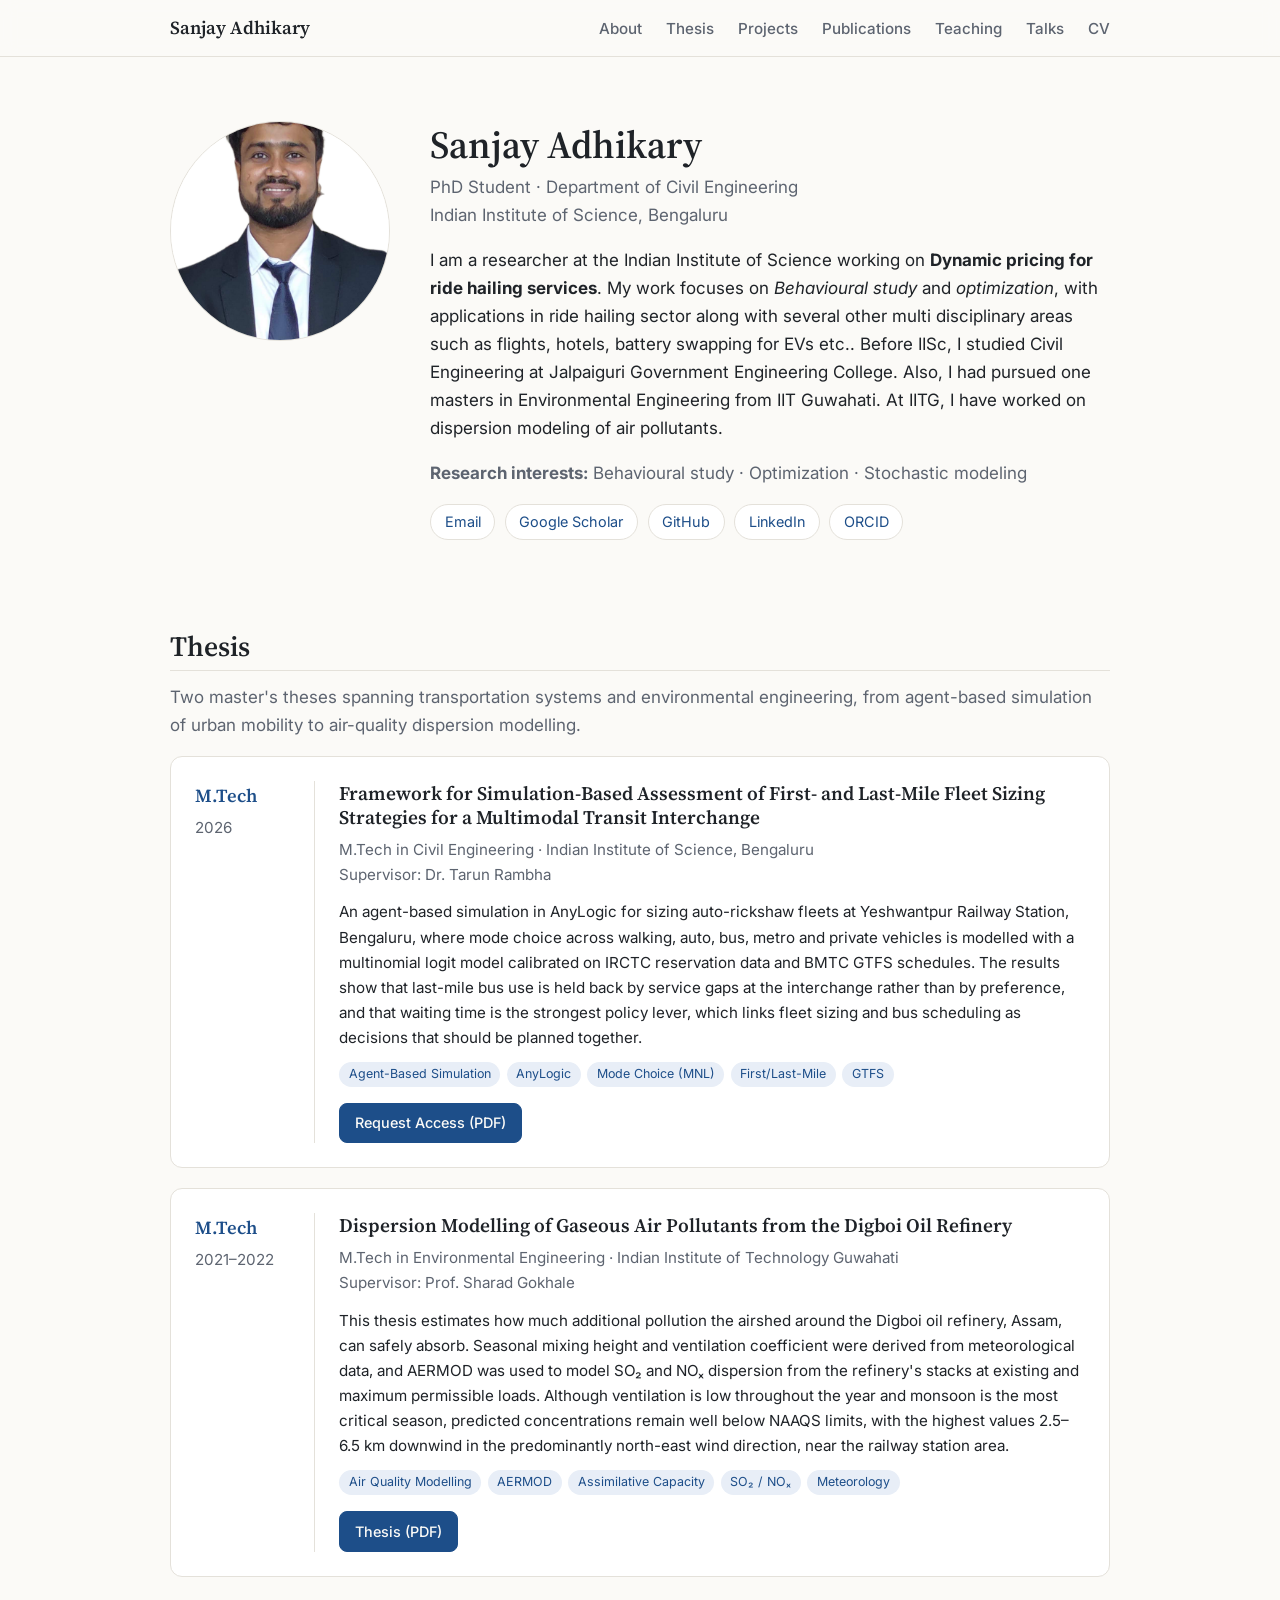
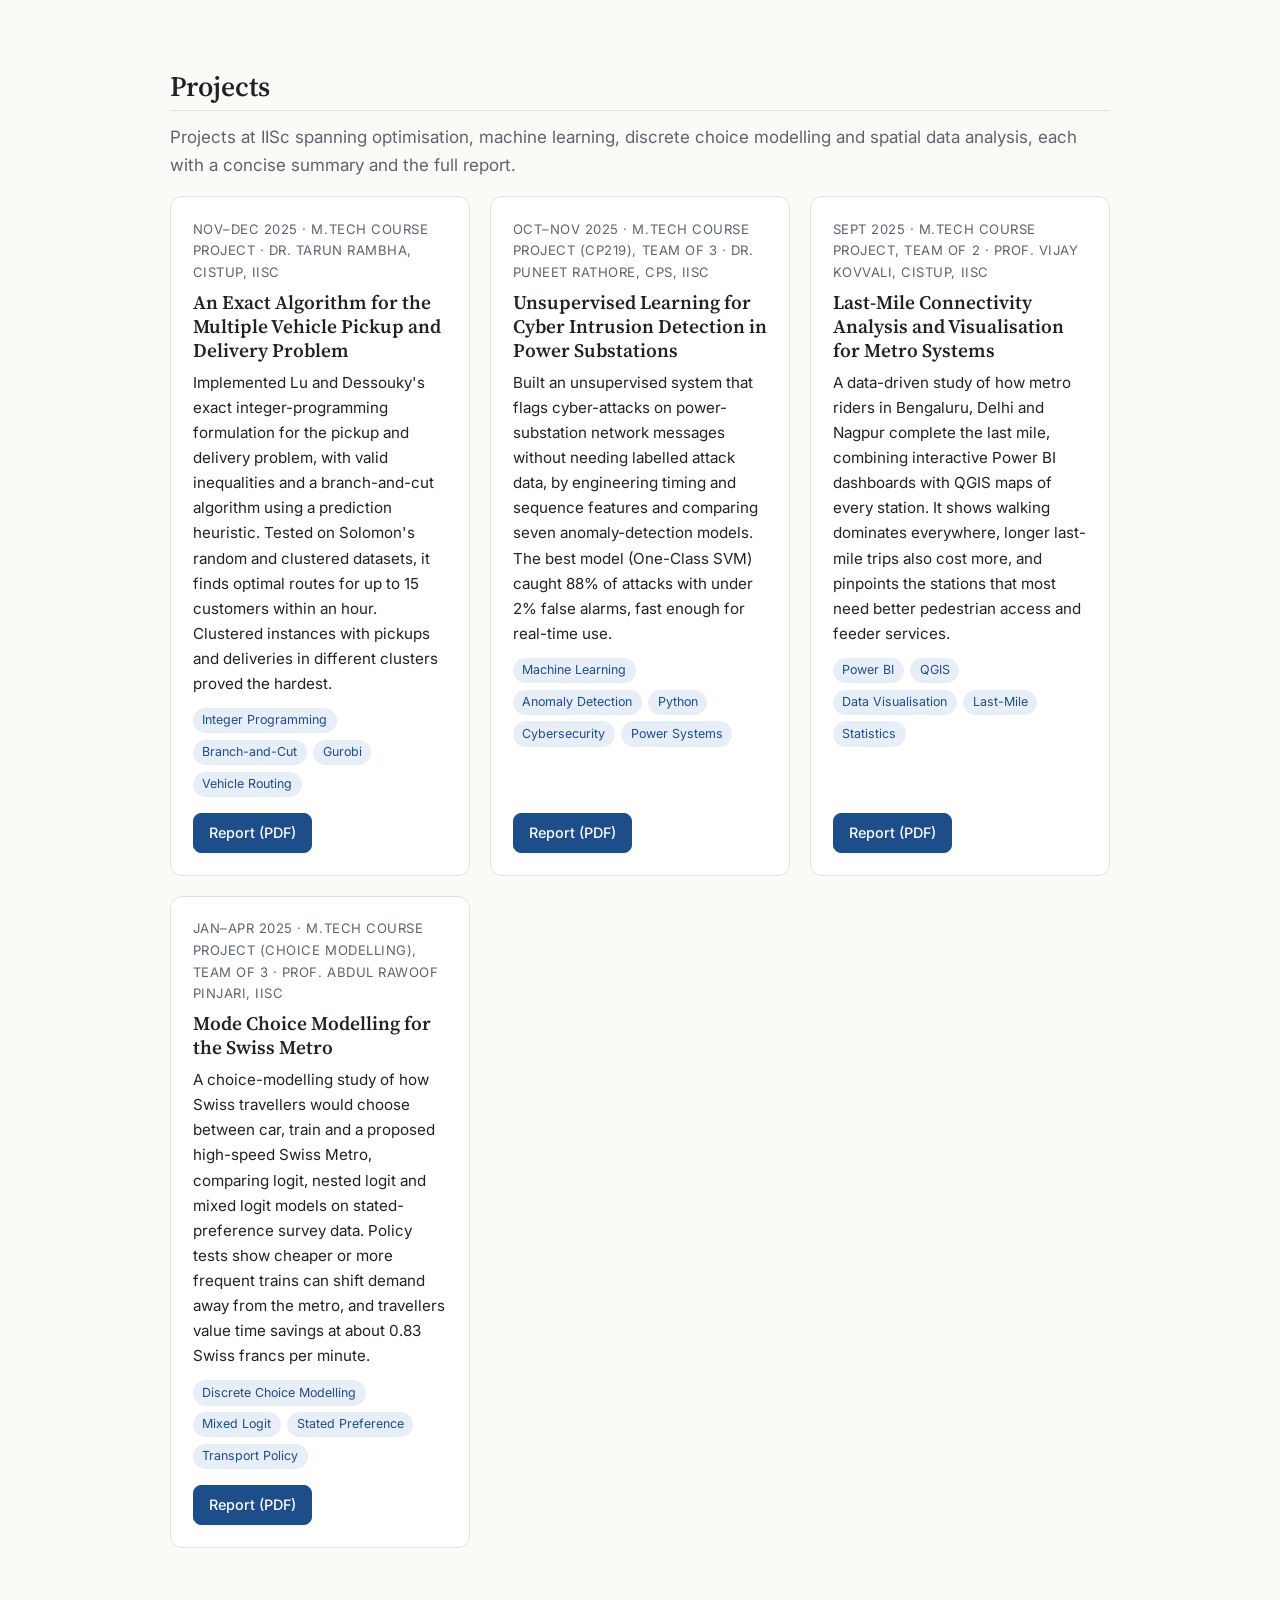
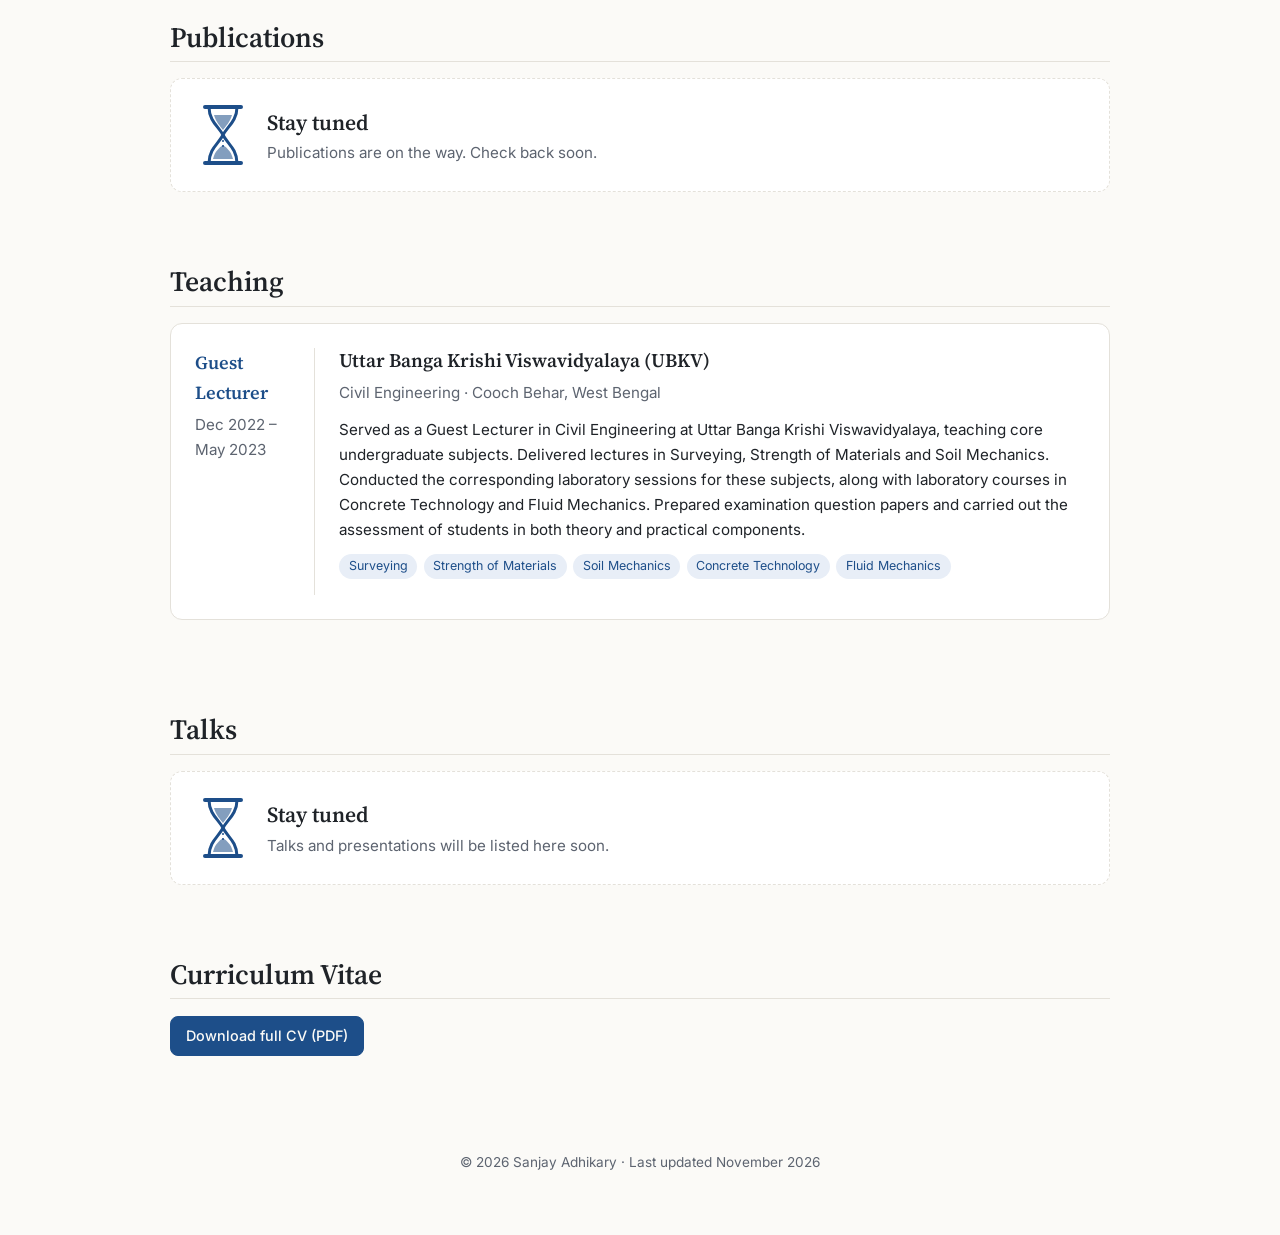
==== index.html @ 888fa21b "refine section intros" ====
<!doctype html>
<html lang="en">
<head>
  <meta charset="utf-8">
  <meta name="viewport" content="width=device-width, initial-scale=1">
  <!-- EDIT: Sanjay Adhikary and a one-line description (shown in Google results) -->
  <title>Sanjay Adhikary | Indian Institute of Science</title>
  <meta name="description" content="Sanjay Adhikary: research, projects, publications and CV. Indian Institute of Science, Bengaluru.">
  <link rel="icon" href="assets/favicon.svg" type="image/svg+xml">
  <link rel="preconnect" href="https://fonts.googleapis.com">
  <link rel="preconnect" href="https://fonts.gstatic.com" crossorigin>
  <link href="https://fonts.googleapis.com/css2?family=Source+Serif+4:opsz,wght@8..60,400;8..60,600&family=Inter:wght@400;500;600&display=swap" rel="stylesheet">
  <link rel="stylesheet" href="style.css">
</head>
<body>

<header class="site-header">
  <nav class="nav">
    <a class="brand" href="#top">Sanjay Adhikary</a>
    <button class="nav-toggle" aria-label="Open menu" aria-expanded="false">&#9776;</button>
    <ul class="nav-links">
      <li><a href="#about">About</a></li>
      <li><a href="#thesis">Thesis</a></li>
      <li><a href="#projects">Projects</a></li>
      <li><a href="#publications">Publications</a></li>
      <li><a href="#teaching">Teaching</a></li>
      <li><a href="#talks">Talks</a></li>
      <li><a href="#cv">CV</a></li>
    </ul>
  </nav>
</header>

<main id="top">

  <!-- ================= ABOUT ================= -->
  <section id="about" class="about">
    <img class="photo" src="assets/Website.png" alt="Photo of Sanjay Adhikary" width="220" height="150">
    <div>
      <h1>Sanjay Adhikary</h1>
      <!-- EDIT: your position and department -->
      <p class="role">PhD Student · Department of Civil Engineering<br>Indian Institute of Science, Bengaluru</p>

      <!-- EDIT: 3–5 sentences about you and your research -->
      <p>I am a researcher at the Indian Institute of Science working on <strong>Dynamic pricing for ride hailing services</strong>.
        My work focuses on <em>Behavioural study</em> and <em> optimization</em>, with applications in ride hailing sector along with several other multi disciplinary areas such as flights, hotels, battery swapping for EVs etc..
        Before IISc, I studied Civil Engineering at Jalpaiguri Government Engineering College. Also, I had pursued one masters in Environmental Engineering from IIT Guwahati. At IITG, I have worked on dispersion modeling of air pollutants.</p>

      <p class="interests"><strong>Research interests:</strong> Behavioural study · Optimization · Stochastic modeling</p>

      <!-- EDIT: delete any link you don't use -->
      <ul class="links">
        <li><a href="mailto:sanjaya@iisc.ac.in">Email</a></li>
        <li><a href="https://scholar.google.com/">Google Scholar</a></li>
        <li><a href="https://github.com/sanjay-0105">GitHub</a></li>
        <li><a href="https://www.linkedin.com/in/sanjay-adhikary-bb8b9a216">LinkedIn</a></li>
        <li><a href="https://orcid.org/">ORCID</a></li>
      </ul>
    </div>
  </section>

  <!-- ================= THESIS ================= -->
  <section id="thesis">
    <h2>Thesis</h2>
    <p class="section-intro">Two master's theses spanning transportation systems and environmental engineering, from agent-based simulation of urban mobility to air-quality dispersion modelling.</p>

    <!-- TO ADD A THESIS: copy one <article class="thesis"> ... </article> block, paste it, and edit.
         Put the PDF in the files/thesis/ folder and point the "Thesis (PDF)" link at it. -->

    <article class="thesis">
      <div class="thesis-side">
        <p class="degree">M.Tech</p>
        <p class="when">2026</p>
      </div>
      <div>
        <h3>Framework for Simulation-Based Assessment of First- and Last-Mile Fleet Sizing Strategies for a Multimodal Transit Interchange</h3>
        <p class="thesis-meta">M.Tech in Civil Engineering · Indian Institute of Science, Bengaluru<br>
          Supervisor: Dr. Tarun Rambha</p>
        <p>An agent-based simulation in AnyLogic for sizing auto-rickshaw fleets at Yeshwantpur Railway
          Station, Bengaluru, where mode choice across walking, auto, bus, metro and private vehicles is
          modelled with a multinomial logit model calibrated on IRCTC reservation data and BMTC GTFS
          schedules. The results show that last-mile bus use is held back by service gaps at the interchange
          rather than by preference, and that waiting time is the strongest policy lever, which links fleet
          sizing and bus scheduling as decisions that should be planned together.</p>
        <ul class="tags"><li>Agent-Based Simulation</li><li>AnyLogic</li><li>Mode Choice (MNL)</li><li>First/Last-Mile</li><li>GTFS</li></ul>
        <p class="actions">
          <!-- Thesis PDF is on Google Drive with restricted access: visitors click, then "Request access" -->
          <a class="btn" href="https://drive.google.com/file/d/1qrQ5hIpLW5XNS47k47SE38veHfw02bBH/view?usp=sharing" target="_blank" rel="noopener">Request Access (PDF)</a>
        </p>
      </div>
    </article>

    <article class="thesis">
      <div class="thesis-side">
        <p class="degree">M.Tech</p>
        <p class="when">2021–2022</p>
      </div>
      <div>
        <h3>Dispersion Modelling of Gaseous Air Pollutants from the Digboi Oil Refinery</h3>
        <p class="thesis-meta">M.Tech in Environmental Engineering · Indian Institute of Technology Guwahati<br>
          Supervisor: Prof. Sharad Gokhale</p>
        <p>This thesis estimates how much additional pollution the airshed around the Digboi oil refinery,
          Assam, can safely absorb. Seasonal mixing height and ventilation coefficient were derived from
          meteorological data, and AERMOD was used to model SO₂ and NOₓ dispersion from the refinery's
          stacks at existing and maximum permissible loads. Although ventilation is low throughout the year
          and monsoon is the most critical season, predicted concentrations remain well below NAAQS limits,
          with the highest values 2.5–6.5 km downwind in the predominantly north-east wind direction, near
          the railway station area.</p>
        <ul class="tags"><li>Air Quality Modelling</li><li>AERMOD</li><li>Assimilative Capacity</li><li>SO₂ / NOₓ</li><li>Meteorology</li></ul>
        <p class="actions">
          <a class="btn" href="files/thesis/mtech-thesis-iitg.pdf" target="_blank" rel="noopener">Thesis (PDF)</a>
        </p>
      </div>
    </article>
  </section>

  <!-- ================= PROJECTS ================= -->
  <section id="projects">
    <h2>Projects</h2>
    <p class="section-intro">Projects at IISc spanning optimisation, machine learning, discrete choice modelling and spatial data analysis, each with a concise summary and the full report.</p>

    <div class="cards">
      <!-- TO ADD A PROJECT: copy one <article class="card"> ... </article> block, paste it, and edit.
           Put the PDF in the files/projects/ folder and point the "Report (PDF)" link at it. -->

      <article class="card">
        <p class="meta">Nov–Dec 2025 · M.Tech course project · Dr. Tarun Rambha, CiSTUP, IISc</p>
        <h3>An Exact Algorithm for the Multiple Vehicle Pickup and Delivery Problem</h3>
        <p>Implemented Lu and Dessouky's exact integer-programming formulation for the pickup and delivery
          problem, with valid inequalities and a branch-and-cut algorithm using a prediction heuristic. Tested
          on Solomon's random and clustered datasets, it finds optimal routes for up to 15 customers within an
          hour. Clustered instances with pickups and deliveries in different clusters proved the hardest.</p>
        <ul class="tags"><li>Integer Programming</li><li>Branch-and-Cut</li><li>Gurobi</li><li>Vehicle Routing</li></ul>
        <p class="actions">
          <a class="btn" href="files/projects/pickup-delivery-problem.pdf" target="_blank" rel="noopener">Report (PDF)</a>
        </p>
      </article>

      <article class="card">
        <p class="meta">Oct–Nov 2025 · M.Tech course project (CP219), team of 3 · Dr. Puneet Rathore, CPS, IISc</p>
        <h3>Unsupervised Learning for Cyber Intrusion Detection in Power Substations</h3>
        <p>Built an unsupervised system that flags cyber-attacks on power-substation network messages without
          needing labelled attack data, by engineering timing and sequence features and comparing seven
          anomaly-detection models. The best model (One-Class SVM) caught 88% of attacks with under 2% false
          alarms, fast enough for real-time use.</p>
        <ul class="tags"><li>Machine Learning</li><li>Anomaly Detection</li><li>Python</li><li>Cybersecurity</li><li>Power Systems</li></ul>
        <p class="actions">
          <a class="btn" href="files/projects/cyber-intrusion-detection.pdf" target="_blank" rel="noopener">Report (PDF)</a>
        </p>
      </article>

      <article class="card">
        <p class="meta">Sept 2025 · M.Tech course project, team of 2 · Prof. Vijay Kovvali, CiSTUP, IISc</p>
        <h3>Last-Mile Connectivity Analysis and Visualisation for Metro Systems</h3>
        <p>A data-driven study of how metro riders in Bengaluru, Delhi and Nagpur complete the last mile,
          combining interactive Power BI dashboards with QGIS maps of every station. It shows walking dominates
          everywhere, longer last-mile trips also cost more, and pinpoints the stations that most need better
          pedestrian access and feeder services.</p>
        <ul class="tags"><li>Power BI</li><li>QGIS</li><li>Data Visualisation</li><li>Last-Mile</li><li>Statistics</li></ul>
        <p class="actions">
          <a class="btn" href="files/projects/last-mile-connectivity-analysis.pdf" target="_blank" rel="noopener">Report (PDF)</a>
        </p>
      </article>

      <article class="card">
        <p class="meta">Jan–Apr 2025 · M.Tech course project (Choice Modelling), team of 3 · Prof. Abdul Rawoof Pinjari, IISc</p>
        <h3>Mode Choice Modelling for the Swiss Metro</h3>
        <p>A choice-modelling study of how Swiss travellers would choose between car, train and a proposed
          high-speed Swiss Metro, comparing logit, nested logit and mixed logit models on stated-preference
          survey data. Policy tests show cheaper or more frequent trains can shift demand away from the metro,
          and travellers value time savings at about 0.83 Swiss francs per minute.</p>
        <ul class="tags"><li>Discrete Choice Modelling</li><li>Mixed Logit</li><li>Stated Preference</li><li>Transport Policy</li></ul>
        <p class="actions">
          <a class="btn" href="files/projects/swiss-metro-mode-choice.pdf" target="_blank" rel="noopener">Report (PDF)</a>
        </p>
      </article>
    </div>
  </section>

  <!-- ================= PUBLICATIONS ================= -->
  <section id="publications">
    <h2>Publications</h2>
    <div class="stay-tuned">
      <svg class="hourglass" viewBox="0 0 48 64" width="48" height="64" aria-hidden="true">
        <path d="M6 4h36M6 60h36" stroke="currentColor" stroke-width="4" stroke-linecap="round"/>
        <path d="M10 4c0 14 10 20 14 28c4-8 14-14 14-28M10 60c0-14 10-20 14-28c4 8 14 14 14 28"
              fill="none" stroke="currentColor" stroke-width="3" stroke-linejoin="round"/>
        <path class="sand-top" d="M15 12h18c-2 7-6 11-9 15c-3-4-7-8-9-15z" fill="currentColor" opacity=".55"/>
        <path class="sand-bottom" d="M14 56c2-8 6-11 10-14c4 3 8 6 10 14z" fill="currentColor" opacity=".55"/>
        <line class="sand-stream" x1="24" y1="32" x2="24" y2="44" stroke="currentColor" stroke-width="1.5" stroke-dasharray="2 3"/>
      </svg>
      <div>
        <p class="stay-title">Stay tuned</p>
        <p class="stay-text">Publications are on the way. Check back soon.</p>
      </div>
    </div>

    <!-- WHEN YOU HAVE A PAPER: delete the "stay-tuned" block above, remove the
         <template> and </template> lines below, and edit the paper details.
         Copy one <li> ... </li> block per paper. Wrap your own name in <strong>. -->
    <template>
    <ol class="pubs" reversed>
      <li>
        <p class="pub-title">Title of Your Paper</p>
        <p class="pub-authors"><strong>Sanjay Adhikary</strong>, Coauthor A, and Coauthor B</p>
        <p class="pub-venue"><em>Conference or Journal Name</em>, 2025</p>
        <p class="actions">
          <a class="chip" href="files/papers/paper-2025.pdf" target="_blank" rel="noopener">PDF</a>
          <a class="chip" href="https://doi.org/">DOI</a>
          <a class="chip" href="https://arxiv.org/">arXiv</a>
          <a class="chip" href="https://github.com/">Code</a>
        </p>
      </li>
      <li>
        <p class="pub-title">Title of Another Paper</p>
        <p class="pub-authors">Coauthor A, <strong>Sanjay Adhikary</strong></p>
        <p class="pub-venue"><em>Workshop or Journal Name</em>, 2024</p>
        <p class="actions">
          <a class="chip" href="files/papers/paper-2024.pdf" target="_blank" rel="noopener">PDF</a>
        </p>
      </li>
    </ol>
    </template>
  </section>

  <!-- ================= TEACHING ================= -->
  <section id="teaching">
    <h2>Teaching</h2>
    <!-- TO ADD A TEACHING ROLE: copy one <article class="thesis"> ... </article> block and edit it. -->
    <article class="thesis">
      <div class="thesis-side">
        <p class="degree">Guest Lecturer</p>
        <p class="when">Dec 2022 – May 2023</p>
      </div>
      <div>
        <h3>Uttar Banga Krishi Viswavidyalaya (UBKV)</h3>
        <p class="thesis-meta">Civil Engineering · Cooch Behar, West Bengal</p>
        <p>Served as a Guest Lecturer in Civil Engineering at Uttar Banga Krishi Viswavidyalaya, teaching core
          undergraduate subjects. Delivered lectures in Surveying, Strength of Materials and Soil Mechanics.
          Conducted the corresponding laboratory sessions for these subjects, along with laboratory courses in
          Concrete Technology and Fluid Mechanics. Prepared examination question papers and carried out the
          assessment of students in both theory and practical components.</p>
        <ul class="tags"><li>Surveying</li><li>Strength of Materials</li><li>Soil Mechanics</li><li>Concrete Technology</li><li>Fluid Mechanics</li></ul>
      </div>
    </article>
  </section>

  <!-- ================= TALKS ================= -->
  <section id="talks">
    <h2>Talks</h2>
    <div class="stay-tuned">
      <svg class="hourglass" viewBox="0 0 48 64" width="48" height="64" aria-hidden="true">
        <path d="M6 4h36M6 60h36" stroke="currentColor" stroke-width="4" stroke-linecap="round"/>
        <path d="M10 4c0 14 10 20 14 28c4-8 14-14 14-28M10 60c0-14 10-20 14-28c4 8 14 14 14 28"
              fill="none" stroke="currentColor" stroke-width="3" stroke-linejoin="round"/>
        <path class="sand-top" d="M15 12h18c-2 7-6 11-9 15c-3-4-7-8-9-15z" fill="currentColor" opacity=".55"/>
        <path class="sand-bottom" d="M14 56c2-8 6-11 10-14c4 3 8 6 10 14z" fill="currentColor" opacity=".55"/>
        <line class="sand-stream" x1="24" y1="32" x2="24" y2="44" stroke="currentColor" stroke-width="1.5" stroke-dasharray="2 3"/>
      </svg>
      <div>
        <p class="stay-title">Stay tuned</p>
        <p class="stay-text">Talks and presentations will be listed here soon.</p>
      </div>
    </div>

    <!-- WHEN YOU GIVE A TALK: delete the "stay-tuned" block above, remove the
         <template> and </template> lines below, and edit the talk details. -->
    <template>
    <ul class="timeline">
      <li><span class="when">Mar 2026</span><span>"Talk Title", Event or Seminar Name, City <a href="files/talks/talk-2026.pdf">(slides)</a></span></li>
    </ul>
    </template>
  </section>

  <!-- ================= CV ================= -->
  <section id="cv">
    <h2>Curriculum Vitae</h2>
    <p><a class="btn" href="files/cv.pdf" target="_blank" rel="noopener">Download full CV (PDF)</a></p>

    <!-- Education and Honours & Awards are hidden for now. To show them again, remove the
         <template> and </template> lines below and fill in the details. -->
    <template>
    <div class="two-col">
      <div>
        <h3>Education</h3>
        <ul class="timeline">
          <li><span class="when">2024–present</span><span><strong>PhD, Civil Engineering ______</strong><br>Indian Institute of Science, Bengaluru</span></li>
          <li><span class="when">2020–2024</span><span><strong>B.Tech / B.Sc in ______</strong><br>University Name</span></li>
        </ul>
      </div>
      <div>
        <h3>Honours &amp; Awards</h3>
        <ul class="timeline">
          <li><span class="when">2024</span><span>Fellowship or award name</span></li>
          <li><span class="when">2023</span><span>Scholarship, prize, or rank</span></li>
        </ul>
      </div>
    </div>
    </template>
  </section>

</main>

<footer class="site-footer">
  <p>© <span id="year">2026</span> Sanjay Adhikary · Last updated November 2026</p>
</footer>

<script>
  // Mobile menu toggle and current year
  const toggle = document.querySelector('.nav-toggle');
  const links = document.querySelector('.nav-links');
  toggle.addEventListener('click', () => {
    const open = links.classList.toggle('open');
    toggle.setAttribute('aria-expanded', open);
  });
  links.addEventListener('click', e => { if (e.target.tagName === 'A') links.classList.remove('open'); });
  document.getElementById('year').textContent = new Date().getFullYear();
</script>
</body>
</html>
---- style.css ----
/* ===== Colours: change --accent to restyle the whole site ===== */
:root {
  --bg: #fbfaf7;
  --surface: #ffffff;
  --text: #1f2328;
  --muted: #5d6470;
  --border: #e4e1da;
  --accent: #1d4e89;
  --accent-soft: #e8eef7;
  --serif: "Source Serif 4", Georgia, serif;
  --sans: "Inter", system-ui, -apple-system, "Segoe UI", sans-serif;
}
@media (prefers-color-scheme: dark) {
  :root {
    --bg: #14161a;
    --surface: #1c1f25;
    --text: #e6e6e3;
    --muted: #a0a6b0;
    --border: #2d313a;
    --accent: #8db4ec;
    --accent-soft: #1f2a3a;
  }
}

* { box-sizing: border-box; }
html { scroll-behavior: smooth; scroll-padding-top: 72px; }
body {
  margin: 0;
  background: var(--bg);
  color: var(--text);
  font: 17px/1.65 var(--sans);
}
a { color: var(--accent); text-decoration: none; }
a:hover { text-decoration: underline; }
h1, h2, h3 { font-family: var(--serif); font-weight: 600; line-height: 1.25; }
h1 { font-size: 2.4rem; margin: 0 0 .25rem; }
h2 { font-size: 1.75rem; margin: 0 0 1rem; padding-bottom: .4rem; border-bottom: 1px solid var(--border); }
h3 { font-size: 1.2rem; margin: 0 0 .5rem; }

/* ===== Header / nav ===== */
.site-header {
  position: sticky; top: 0; z-index: 10;
  background: color-mix(in srgb, var(--bg) 88%, transparent);
  backdrop-filter: blur(8px);
  border-bottom: 1px solid var(--border);
}
.nav {
  max-width: 980px; margin: 0 auto; padding: .8rem 1.25rem;
  display: flex; align-items: center; justify-content: space-between;
}
.brand { font-family: var(--serif); font-weight: 600; font-size: 1.15rem; color: var(--text); }
.nav-links { list-style: none; display: flex; gap: 1.5rem; margin: 0; padding: 0; }
.nav-links a { color: var(--muted); font-size: .95rem; font-weight: 500; }
.nav-links a:hover { color: var(--accent); text-decoration: none; }
.nav-toggle { display: none; background: none; border: 0; font-size: 1.5rem; color: var(--text); cursor: pointer; }

/* ===== Layout ===== */
main { max-width: 980px; margin: 0 auto; padding: 0 1.25rem; }
section { padding: 3.5rem 0 1rem; }
.section-intro { color: var(--muted); margin-top: -.25rem; }

/* ===== About ===== */
.about { display: grid; grid-template-columns: 220px 1fr; gap: 2.5rem; align-items: start; padding-top: 4rem; }
.photo { width: 220px; height: 220px; border-radius: 50%; object-fit: cover; border: 1px solid var(--border); }
.role { color: var(--muted); margin-top: 0; }
.interests { color: var(--muted); }
.links { list-style: none; padding: 0; display: flex; flex-wrap: wrap; gap: .6rem; }
.links a {
  display: inline-block; padding: .3rem .85rem; border: 1px solid var(--border);
  border-radius: 999px; font-size: .9rem; background: var(--surface);
}
.links a:hover { border-color: var(--accent); text-decoration: none; }

/* ===== Project cards ===== */
.cards { display: grid; grid-template-columns: repeat(auto-fill, minmax(280px, 1fr)); gap: 1.25rem; }
.card {
  background: var(--surface); border: 1px solid var(--border); border-radius: 12px;
  padding: 1.35rem; display: flex; flex-direction: column;
}
.card p { margin: 0 0 .75rem; font-size: .95rem; }
.card .actions { margin-top: auto; margin-bottom: 0; }
.meta { color: var(--muted); font-size: .82rem !important; text-transform: uppercase; letter-spacing: .04em; margin-bottom: .4rem !important; }
.tags { list-style: none; padding: 0; margin: 0 0 1rem; display: flex; flex-wrap: wrap; gap: .4rem; }
.tags li { background: var(--accent-soft); color: var(--accent); font-size: .78rem; padding: .15rem .6rem; border-radius: 999px; }

.actions { display: flex; flex-wrap: wrap; gap: .5rem; }
.btn {
  display: inline-block; padding: .45rem .95rem; border-radius: 8px;
  background: var(--accent); color: var(--bg); font-size: .9rem; font-weight: 500;
  border: 1px solid var(--accent);
}
.btn:hover { text-decoration: none; opacity: .9; }
.btn-ghost { background: transparent; color: var(--accent); }

/* ===== Publications ===== */
.pubs { padding-left: 1.4rem; }
.pubs li { margin-bottom: 1.4rem; }
.pubs li::marker { color: var(--muted); }
.pubs p { margin: 0; }
.pub-title { font-weight: 600; }
.pub-authors, .pub-venue { color: var(--muted); font-size: .95rem; }
.pubs .actions { margin-top: .4rem; }
.chip {
  font-size: .8rem; padding: .1rem .6rem; border: 1px solid var(--border);
  border-radius: 6px; background: var(--surface);
}
.chip:hover { border-color: var(--accent); text-decoration: none; }

/* ===== Timelines (teaching, talks, CV) ===== */
.two-col { display: grid; grid-template-columns: 1fr 1fr; gap: 2.5rem; }
.timeline { list-style: none; padding: 0; margin: 0; }
.timeline li { display: grid; grid-template-columns: 110px 1fr; gap: 1rem; padding: .55rem 0; border-bottom: 1px dashed var(--border); font-size: .95rem; }
.when { color: var(--muted); font-size: .88rem; }

/* ===== Footer ===== */
.site-footer { text-align: center; color: var(--muted); font-size: .85rem; padding: 3rem 1rem; }

/* ===== Phones & small tablets ===== */
@media (max-width: 720px) {
  body { font-size: 16px; }
  h1 { font-size: 2rem; }
  .nav { padding: .7rem 16px; }
  main { padding: 0 16px; }
  .nav-toggle { display: block; }
  .nav-links {
    display: none; position: absolute; top: 100%; left: 0; right: 0;
    flex-direction: column; gap: 0; background: var(--bg); border-bottom: 1px solid var(--border);
  }
  .nav-links.open { display: flex; }
  .nav-links a { display: block; padding: .8rem 16px; }
  .about { grid-template-columns: 1fr; gap: 1.5rem; padding-top: 2.5rem; }
  .photo { width: 150px; height: 150px; }
  .two-col { grid-template-columns: 1fr; gap: 1.5rem; }
  .timeline li { grid-template-columns: 1fr; gap: 0; }
}

/* ===== Thesis ===== */
.thesis {
  display: grid; grid-template-columns: 120px 1fr; gap: 1.5rem;
  background: var(--surface); border: 1px solid var(--border); border-radius: 12px;
  padding: 1.5rem; margin-bottom: 1.25rem;
}
.thesis p { margin: 0 0 .75rem; font-size: .95rem; }
.thesis .actions { margin-bottom: 0; }
.thesis-side { border-right: 1px solid var(--border); padding-right: 1rem; }
.degree { font-family: var(--serif); font-weight: 600; font-size: 1.15rem !important; color: var(--accent); margin-bottom: .2rem !important; }
.thesis-meta { color: var(--muted); }
@media (max-width: 720px) {
  .thesis { grid-template-columns: 1fr; gap: .75rem; padding: 1.15rem; }
  .thesis-side { border-right: 0; padding-right: 0; display: flex; gap: .75rem; align-items: baseline; }
}

/* ===== Publications: "Stay tuned" placeholder ===== */
.stay-tuned {
  display: flex; align-items: center; gap: 1.25rem;
  background: var(--surface); border: 1px dashed var(--border); border-radius: 12px;
  padding: 1.5rem 1.75rem;
}
.stay-tuned p { margin: 0; }
.stay-title { font-family: var(--serif); font-weight: 600; font-size: 1.35rem; }
.stay-text { color: var(--muted); font-size: .95rem; }
.hourglass { flex: none; color: var(--accent); animation: hourglass-flip 3s ease-in-out infinite; }
.sand-top { animation: sand-drain 3s linear infinite; transform-origin: 24px 27px; }
.sand-bottom { animation: sand-fill 3s linear infinite; transform-origin: 24px 56px; }
.sand-stream { animation: sand-flow .6s linear infinite; }
@keyframes hourglass-flip { 0%, 80% { transform: rotate(0); } 100% { transform: rotate(180deg); } }
@keyframes sand-drain { 0% { transform: scaleY(1); } 80%, 100% { transform: scaleY(.1); } }
@keyframes sand-fill { 0% { transform: scaleY(.1); } 80%, 100% { transform: scaleY(1); } }
@keyframes sand-flow { to { stroke-dashoffset: -5; } }
@media (prefers-reduced-motion: reduce) {
  .hourglass, .sand-top, .sand-bottom, .sand-stream { animation: none; }
}
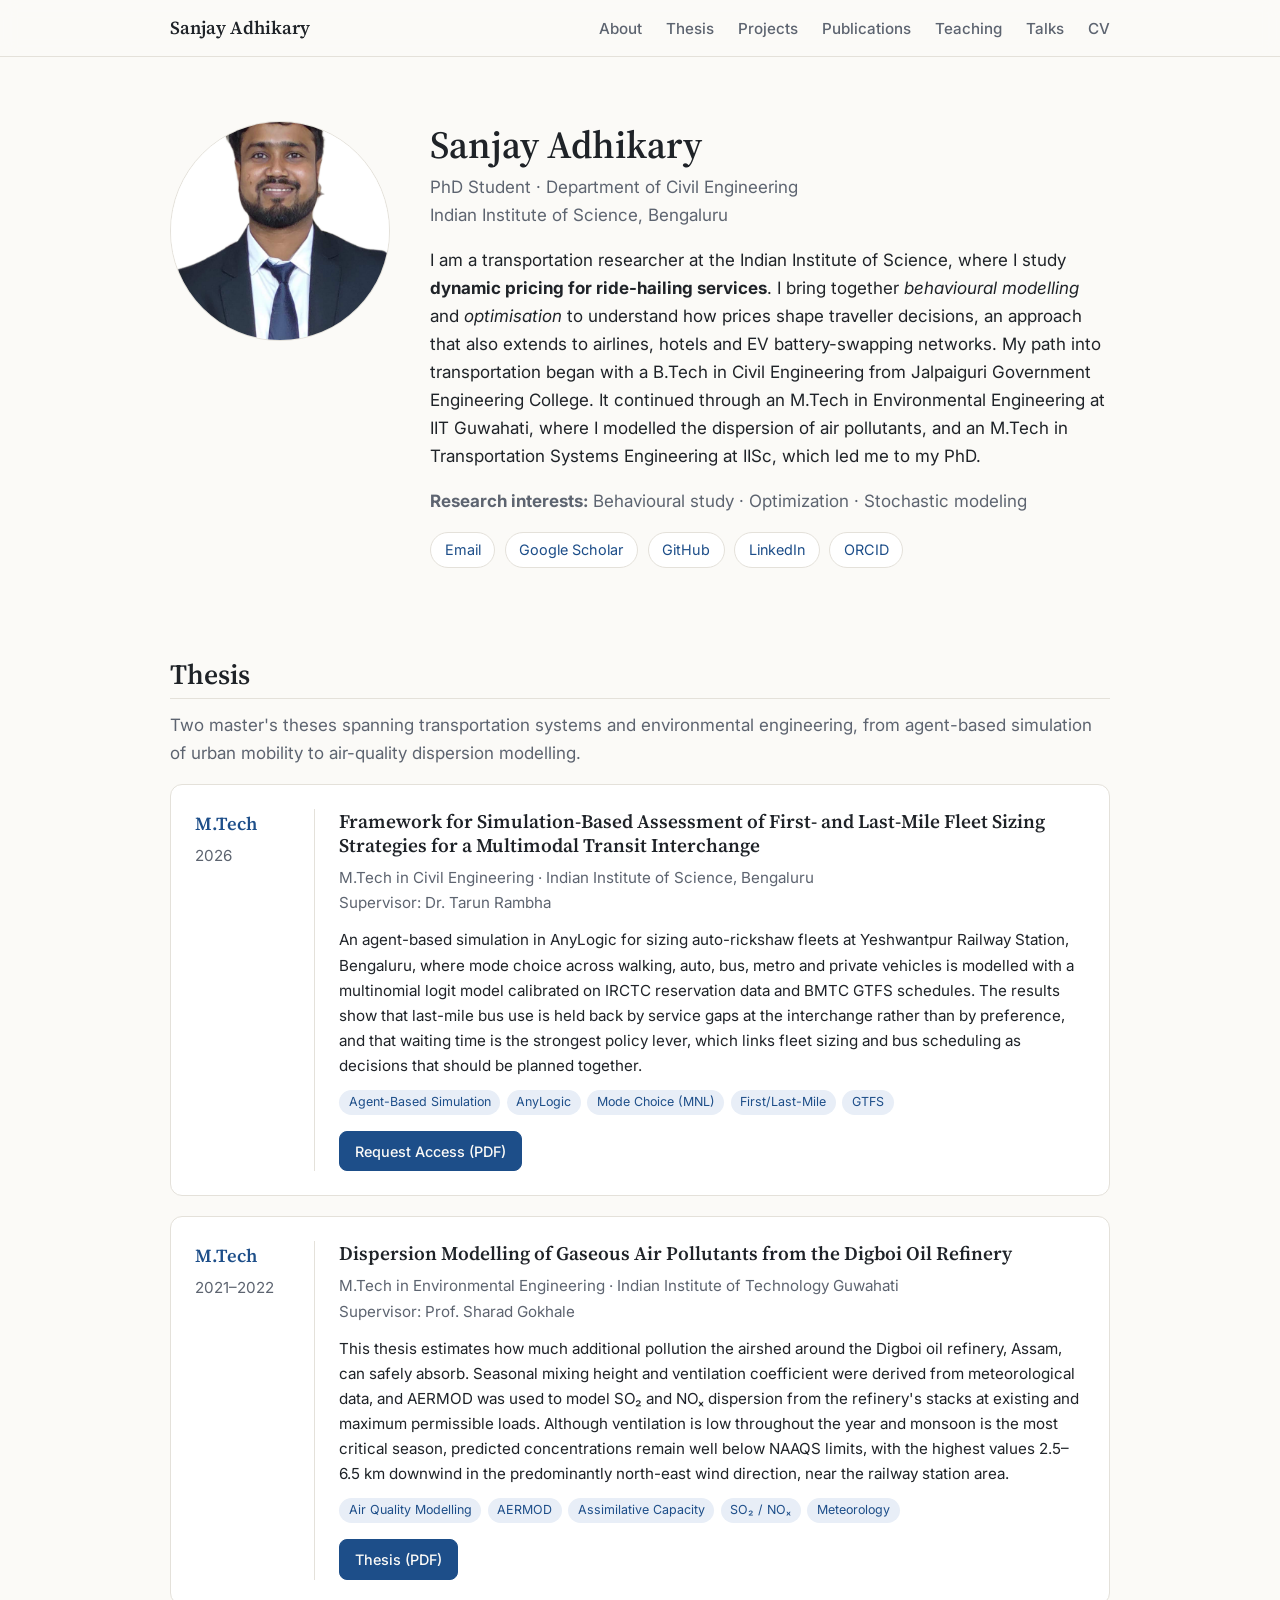
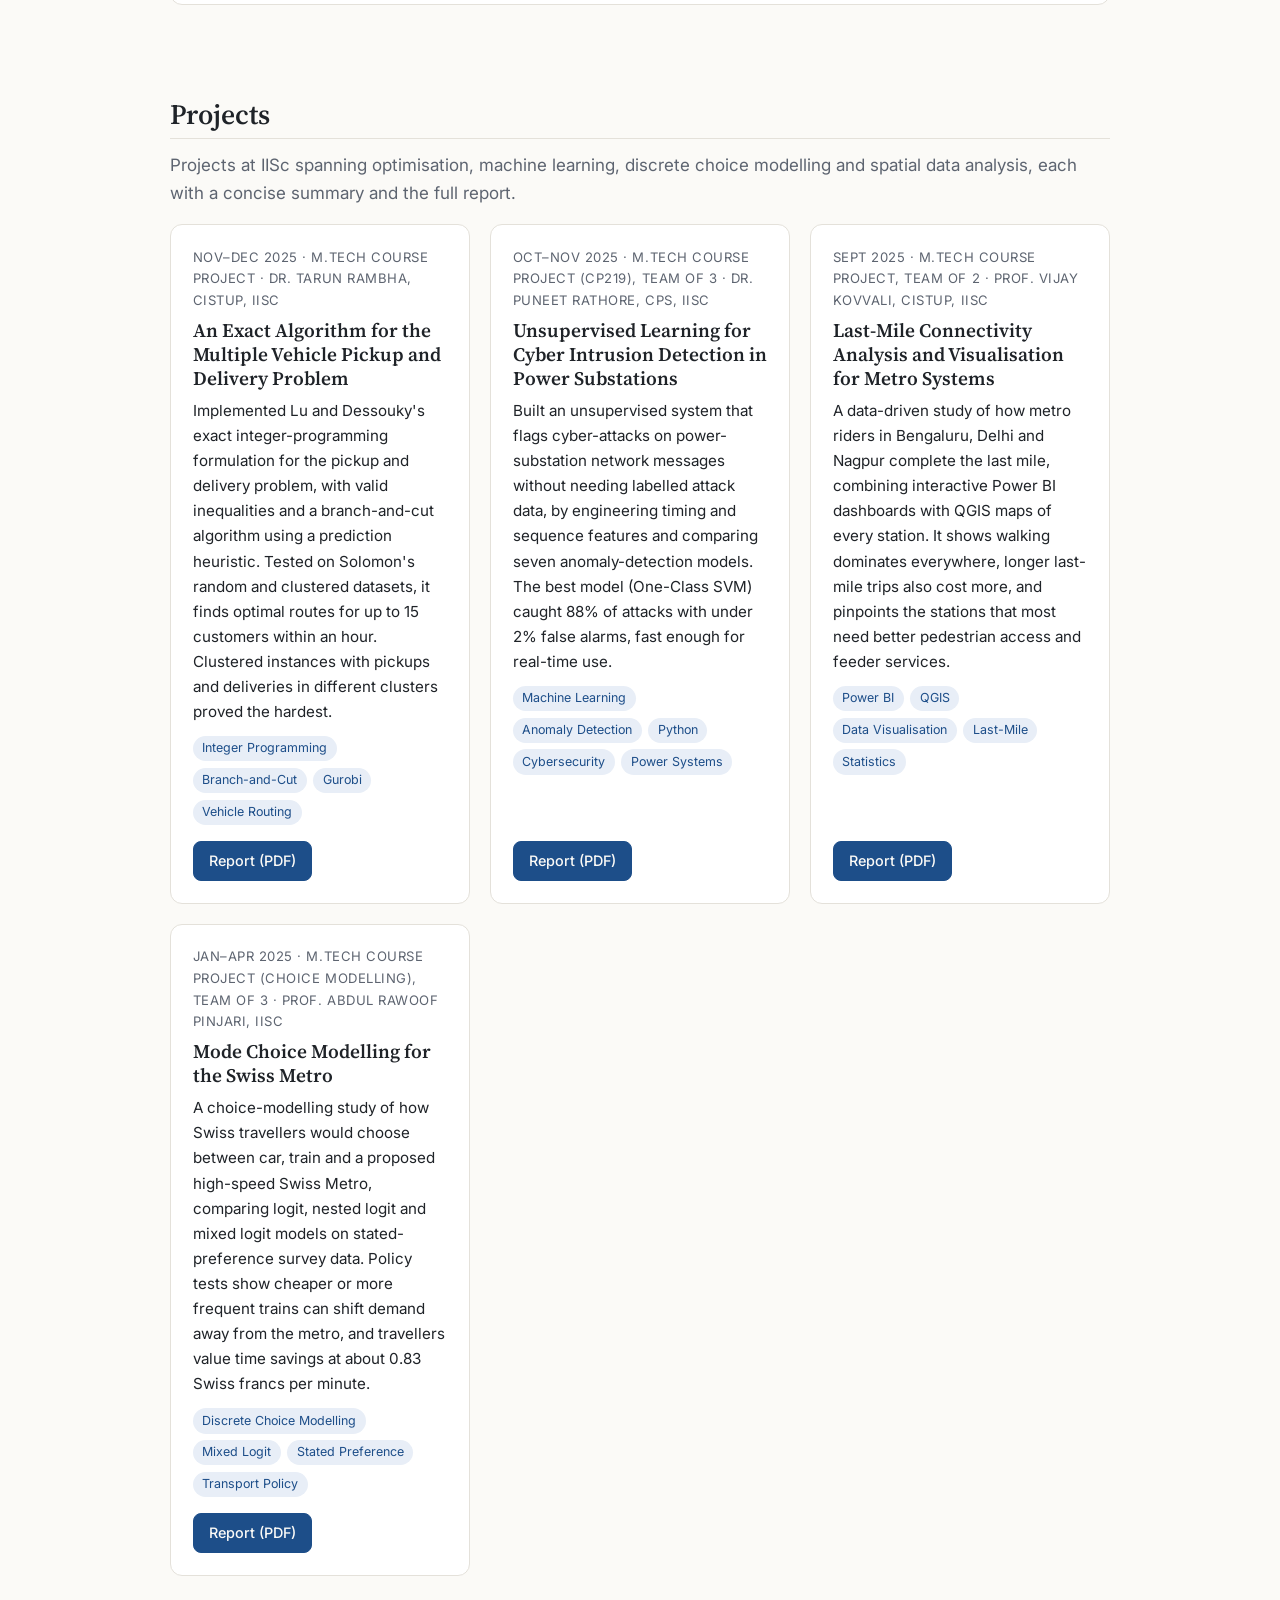
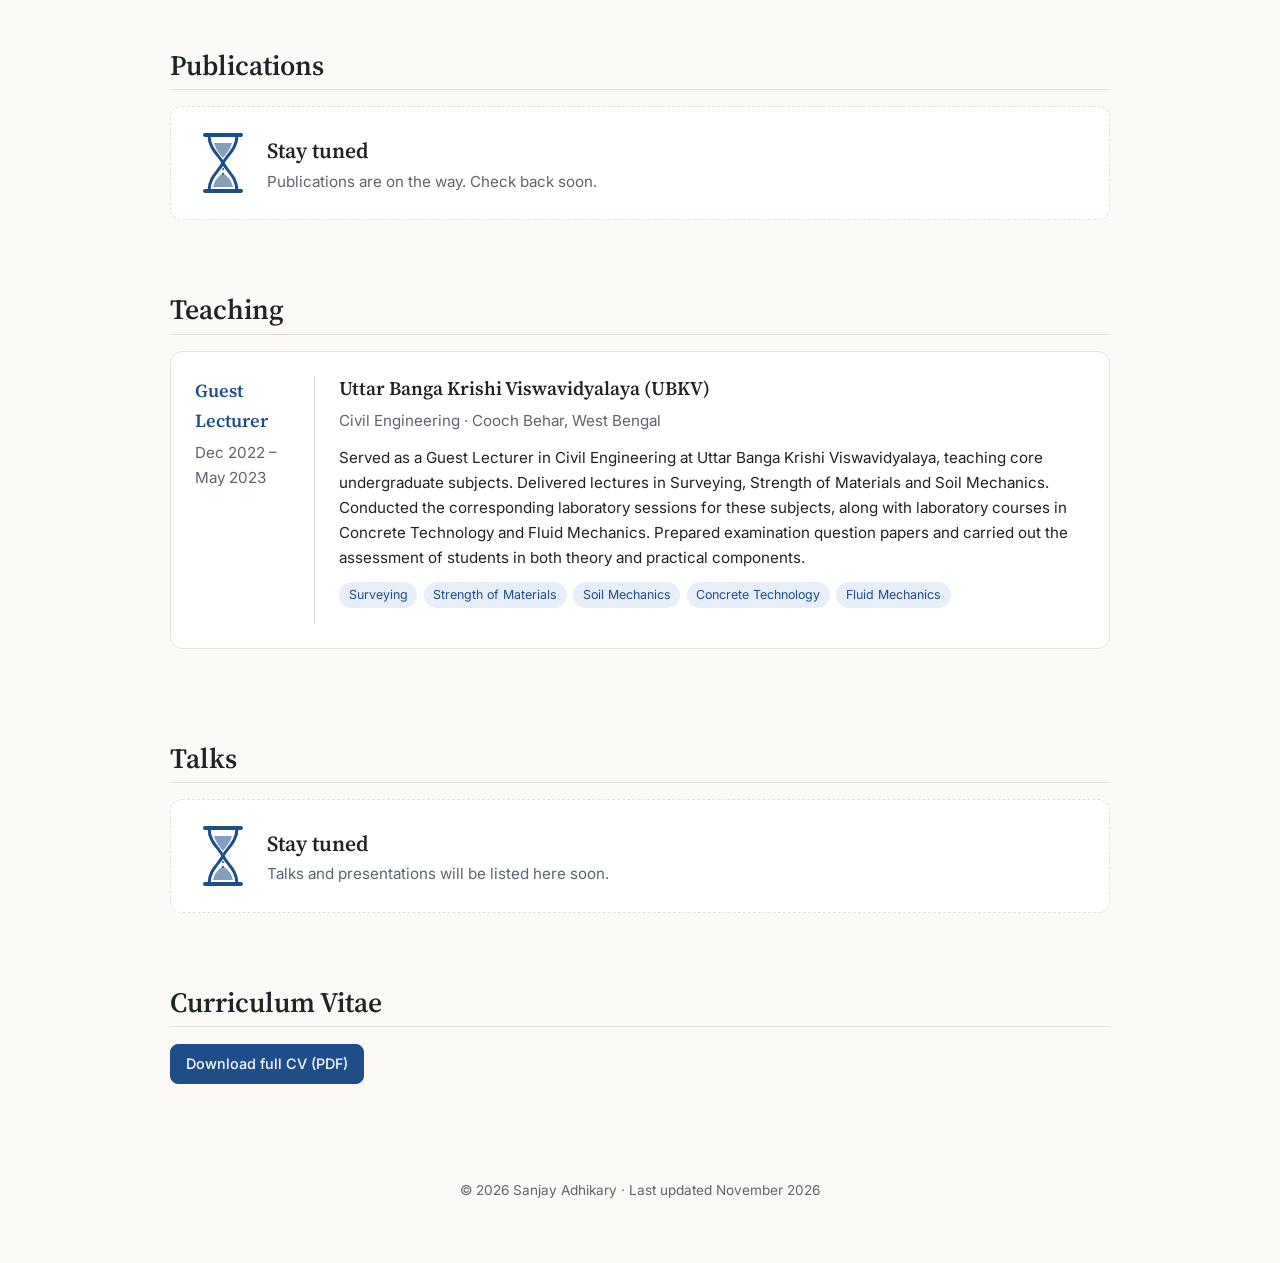
==== commit e9346f96: "Update index.html" ====
--- a/index.html
+++ b/index.html
@@ -41,9 +41,13 @@
       <p class="role">PhD Student · Department of Civil Engineering<br>Indian Institute of Science, Bengaluru</p>
 
       <!-- EDIT: 3–5 sentences about you and your research -->
-      <p>I am a researcher at the Indian Institute of Science working on <strong>Dynamic pricing for ride hailing services</strong>.
-        My work focuses on <em>Behavioural study</em> and <em> optimization</em>, with applications in ride hailing sector along with several other multi disciplinary areas such as flights, hotels, battery swapping for EVs etc..
-        Before IISc, I studied Civil Engineering at Jalpaiguri Government Engineering College. Also, I had pursued one masters in Environmental Engineering from IIT Guwahati. At IITG, I have worked on dispersion modeling of air pollutants.</p>
+      <p>I am a transportation researcher at the Indian Institute of Science, where I study
+        <strong>dynamic pricing for ride-hailing services</strong>. I bring together <em>behavioural modelling</em>
+        and <em>optimisation</em> to understand how prices shape traveller decisions, an approach that also extends
+        to airlines, hotels and EV battery-swapping networks. My path into transportation began with a B.Tech in
+        Civil Engineering from Jalpaiguri Government Engineering College. It continued through an M.Tech in
+        Environmental Engineering at IIT Guwahati, where I modelled the dispersion of air pollutants, and an M.Tech
+        in Transportation Systems Engineering at IISc, which led me to my PhD.</p>
 
       <p class="interests"><strong>Research interests:</strong> Behavioural study · Optimization · Stochastic modeling</p>
 
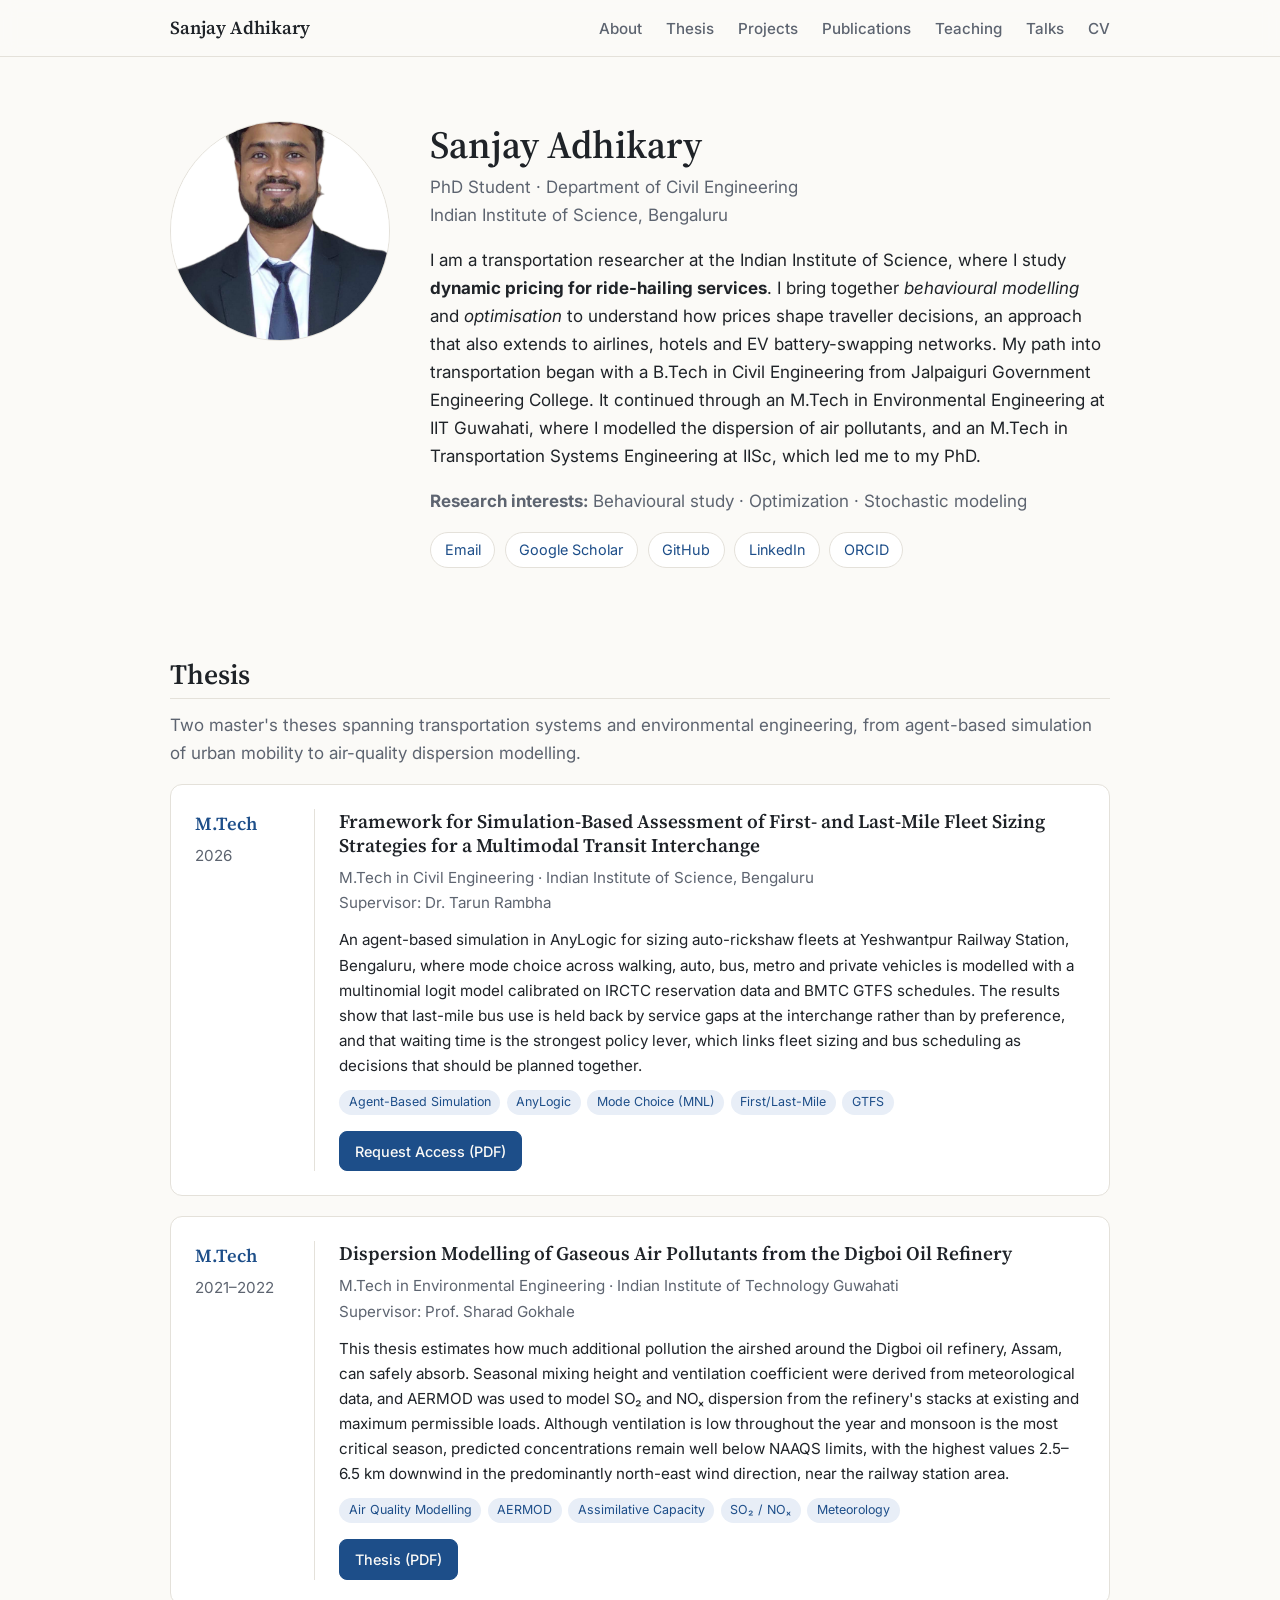
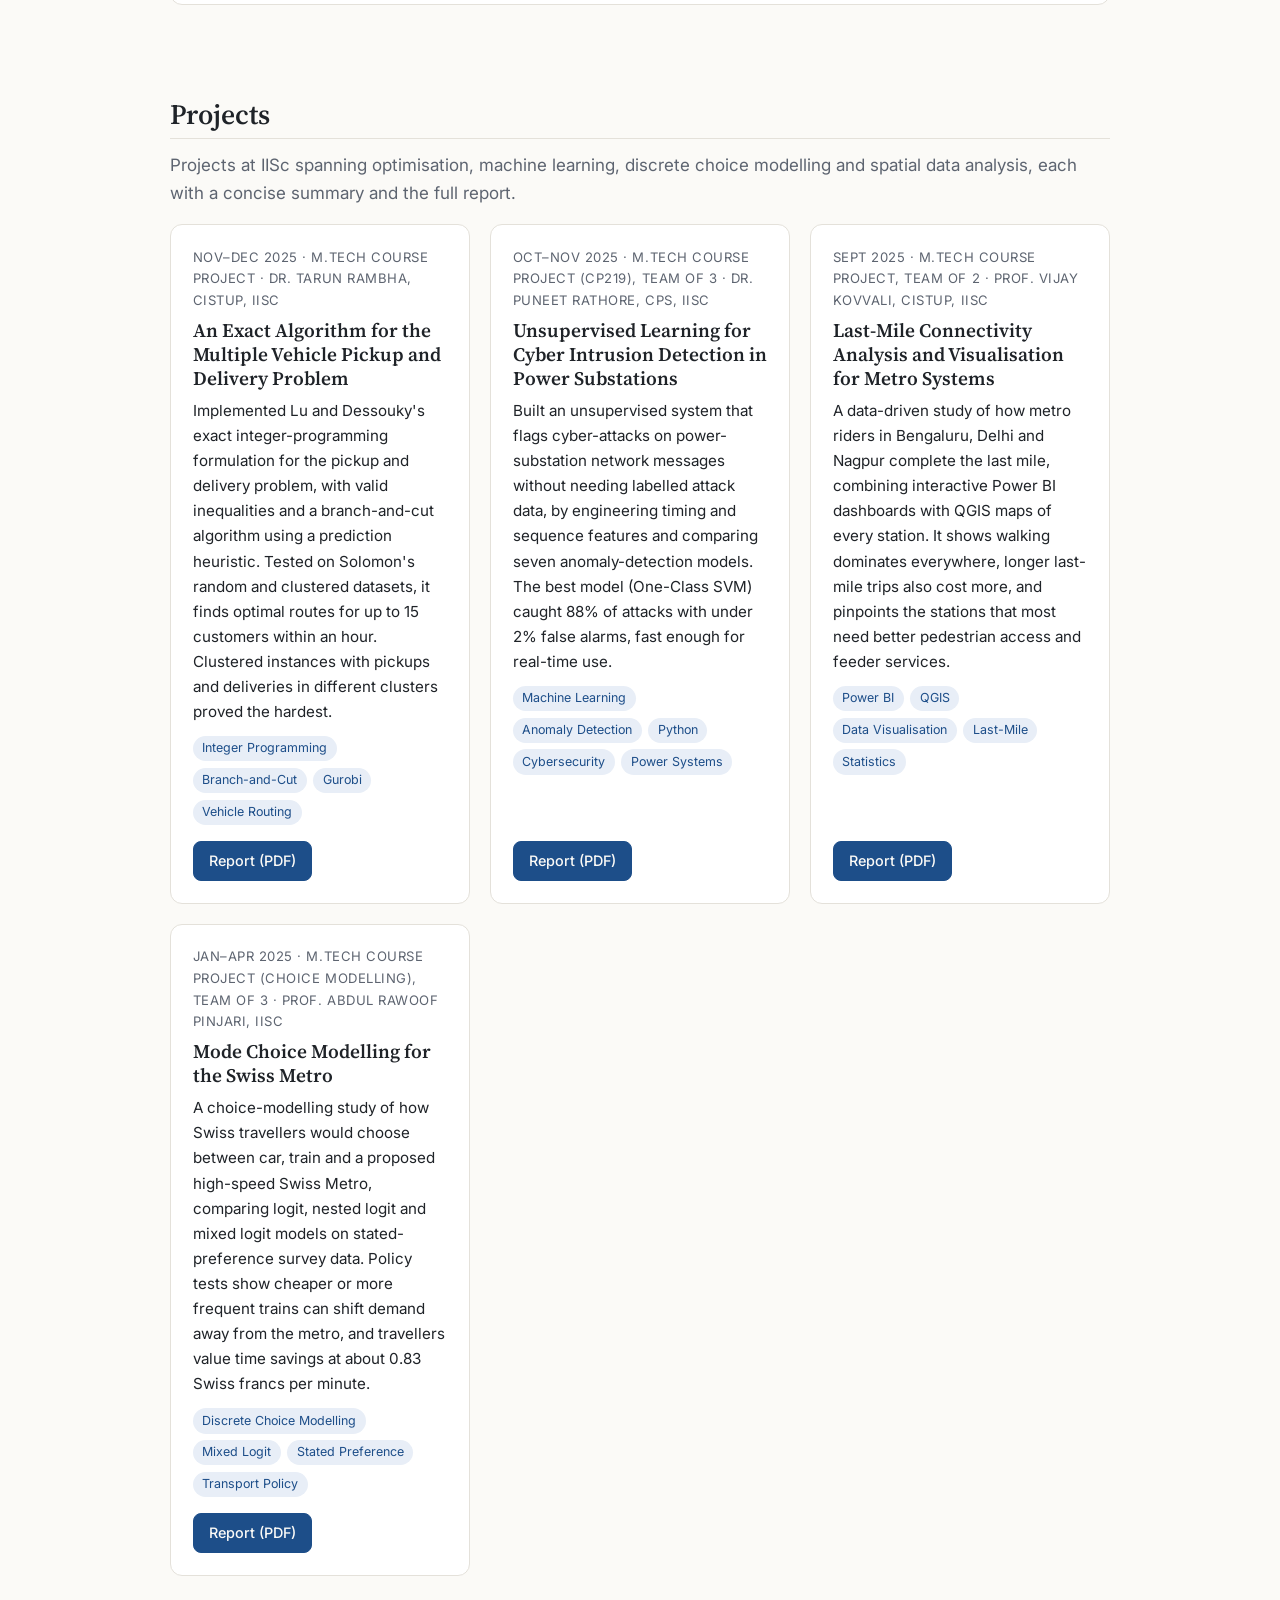
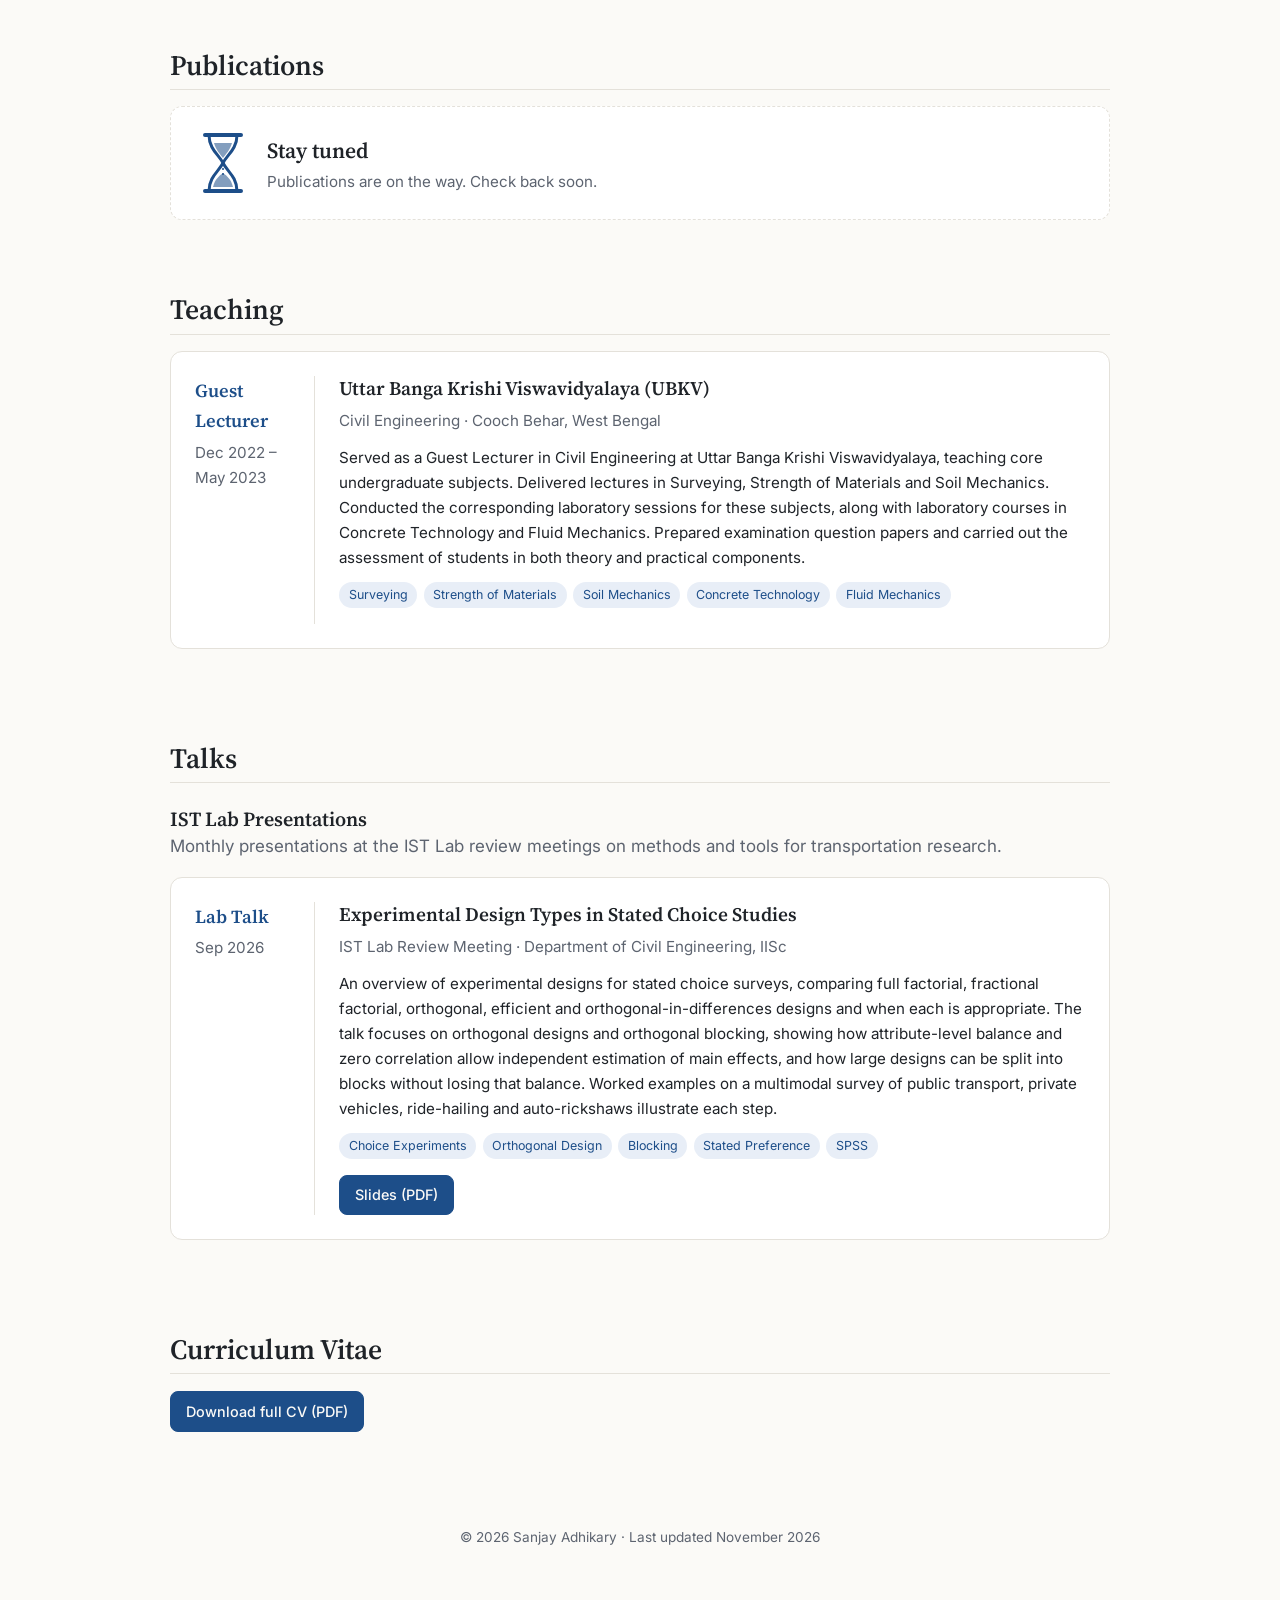
==== commit 065a34c3: "IST lab presentation" ====
--- a/index.html
+++ b/index.html
@@ -251,28 +251,32 @@
   <!-- ================= TALKS ================= -->
   <section id="talks">
     <h2>Talks</h2>
-    <div class="stay-tuned">
-      <svg class="hourglass" viewBox="0 0 48 64" width="48" height="64" aria-hidden="true">
-        <path d="M6 4h36M6 60h36" stroke="currentColor" stroke-width="4" stroke-linecap="round"/>
-        <path d="M10 4c0 14 10 20 14 28c4-8 14-14 14-28M10 60c0-14 10-20 14-28c4 8 14 14 14 28"
-              fill="none" stroke="currentColor" stroke-width="3" stroke-linejoin="round"/>
-        <path class="sand-top" d="M15 12h18c-2 7-6 11-9 15c-3-4-7-8-9-15z" fill="currentColor" opacity=".55"/>
-        <path class="sand-bottom" d="M14 56c2-8 6-11 10-14c4 3 8 6 10 14z" fill="currentColor" opacity=".55"/>
-        <line class="sand-stream" x1="24" y1="32" x2="24" y2="44" stroke="currentColor" stroke-width="1.5" stroke-dasharray="2 3"/>
-      </svg>
-      <div>
-        <p class="stay-title">Stay tuned</p>
-        <p class="stay-text">Talks and presentations will be listed here soon.</p>
-      </div>
-    </div>
-
-    <!-- WHEN YOU GIVE A TALK: delete the "stay-tuned" block above, remove the
-         <template> and </template> lines below, and edit the talk details. -->
-    <template>
-    <ul class="timeline">
-      <li><span class="when">Mar 2026</span><span>"Talk Title", Event or Seminar Name, City <a href="files/talks/talk-2026.pdf">(slides)</a></span></li>
-    </ul>
-    </template>
+
+    <h3 class="subhead">IST Lab Presentations</h3>
+    <p class="section-intro">Monthly presentations at the IST Lab review meetings on methods and tools for transportation research.</p>
+
+    <!-- TO ADD A LAB PRESENTATION: copy one <article class="thesis"> ... </article> block (newest first).
+         Save the slides as PDF in files/talks/ and point the "Slides (PDF)" link at it. -->
+    <article class="thesis">
+      <div class="thesis-side">
+        <p class="degree">Lab Talk</p>
+        <p class="when">Sep 2026</p>
+      </div>
+      <div>
+        <h3>Experimental Design Types in Stated Choice Studies</h3>
+        <p class="thesis-meta">IST Lab Review Meeting · Department of Civil Engineering, IISc</p>
+        <p>An overview of experimental designs for stated choice surveys, comparing full factorial, fractional
+          factorial, orthogonal, efficient and orthogonal-in-differences designs and when each is appropriate.
+          The talk focuses on orthogonal designs and orthogonal blocking, showing how attribute-level balance and
+          zero correlation allow independent estimation of main effects, and how large designs can be split into
+          blocks without losing that balance. Worked examples on a multimodal survey of public transport, private
+          vehicles, ride-hailing and auto-rickshaws illustrate each step.</p>
+        <ul class="tags"><li>Choice Experiments</li><li>Orthogonal Design</li><li>Blocking</li><li>Stated Preference</li><li>SPSS</li></ul>
+        <p class="actions">
+          <a class="btn" href="files/talks/ist-lab-2026-09-choice-experiment-design.pdf" target="_blank" rel="noopener">Slides (PDF)</a>
+        </p>
+      </div>
+    </article>
   </section>
 
   <!-- ================= CV ================= -->
--- a/style.css
+++ b/style.css
@@ -170,3 +170,6 @@
 @media (prefers-reduced-motion: reduce) {
   .hourglass, .sand-top, .sand-bottom, .sand-stream { animation: none; }
 }
+
+/* ===== Sub-headings inside a section (e.g. IST Lab Presentations) ===== */
+.subhead { font-size: 1.25rem; margin: 1.5rem 0 .25rem; }
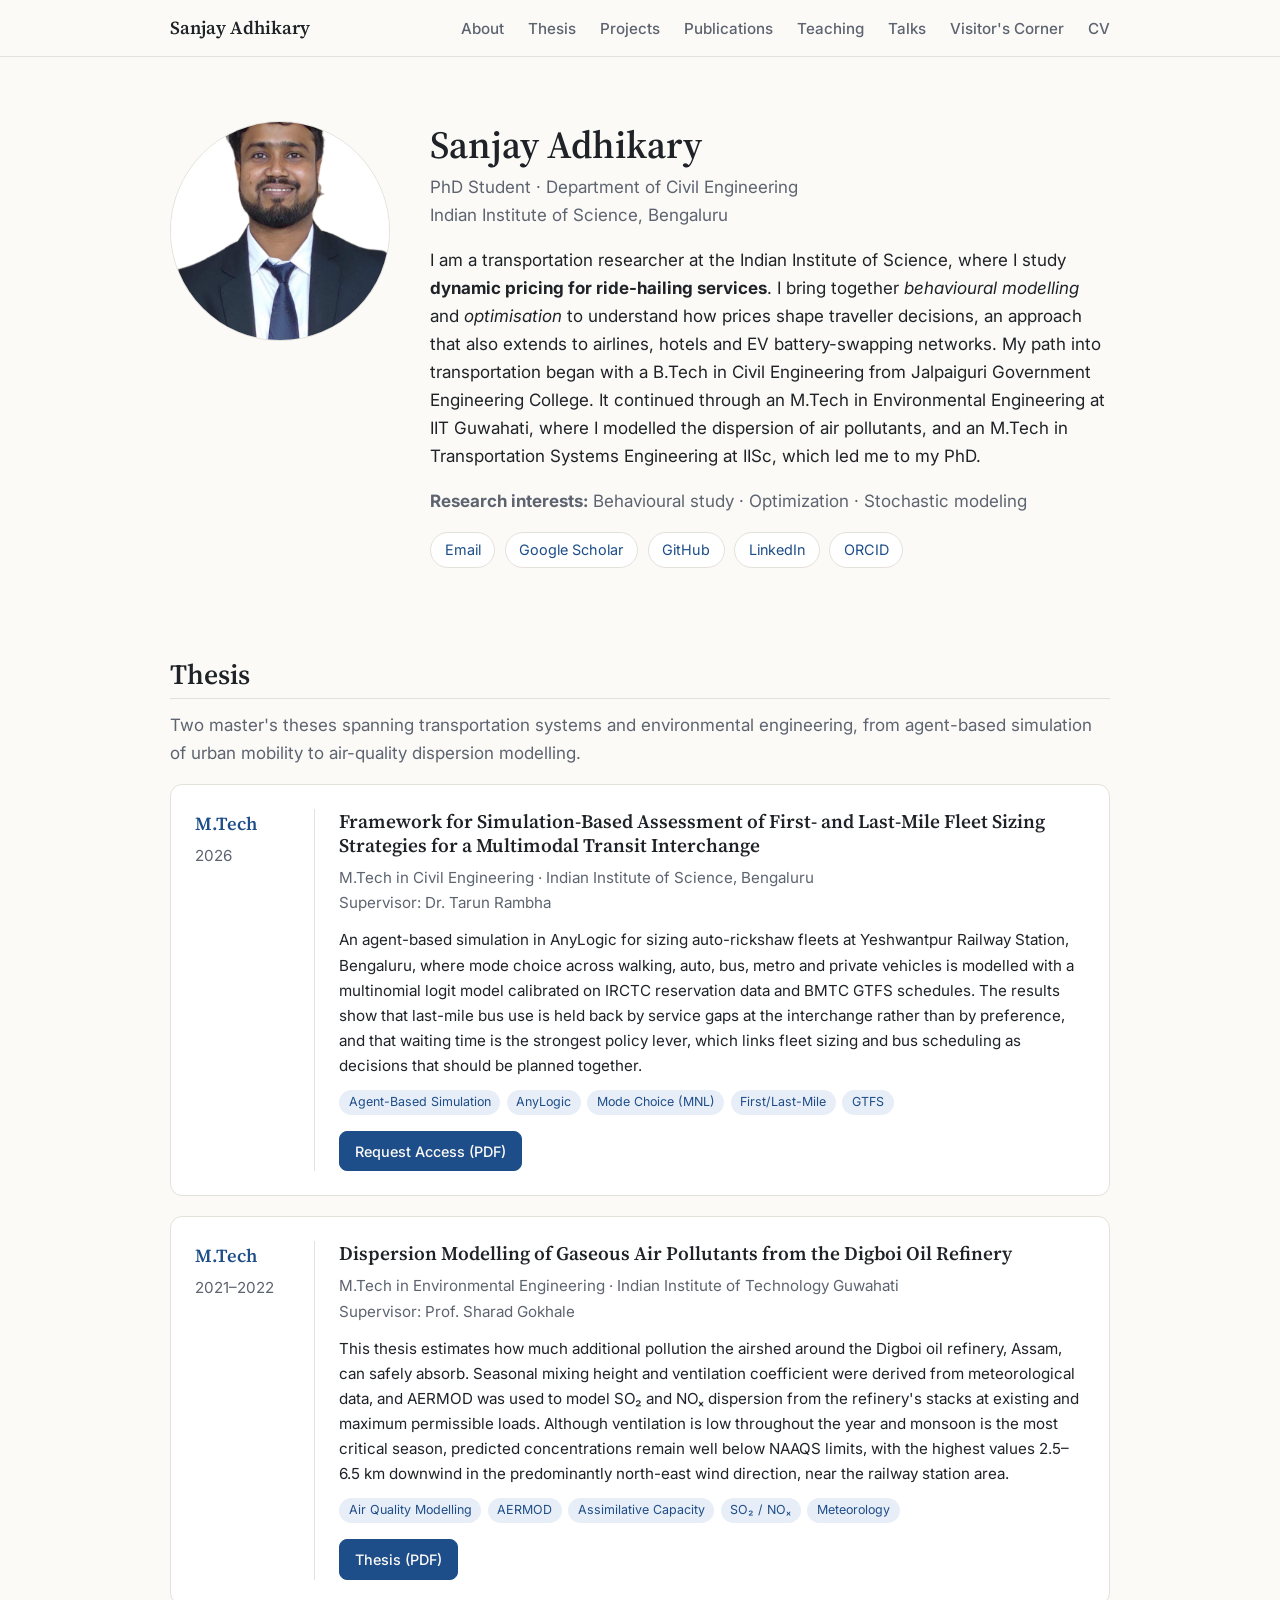
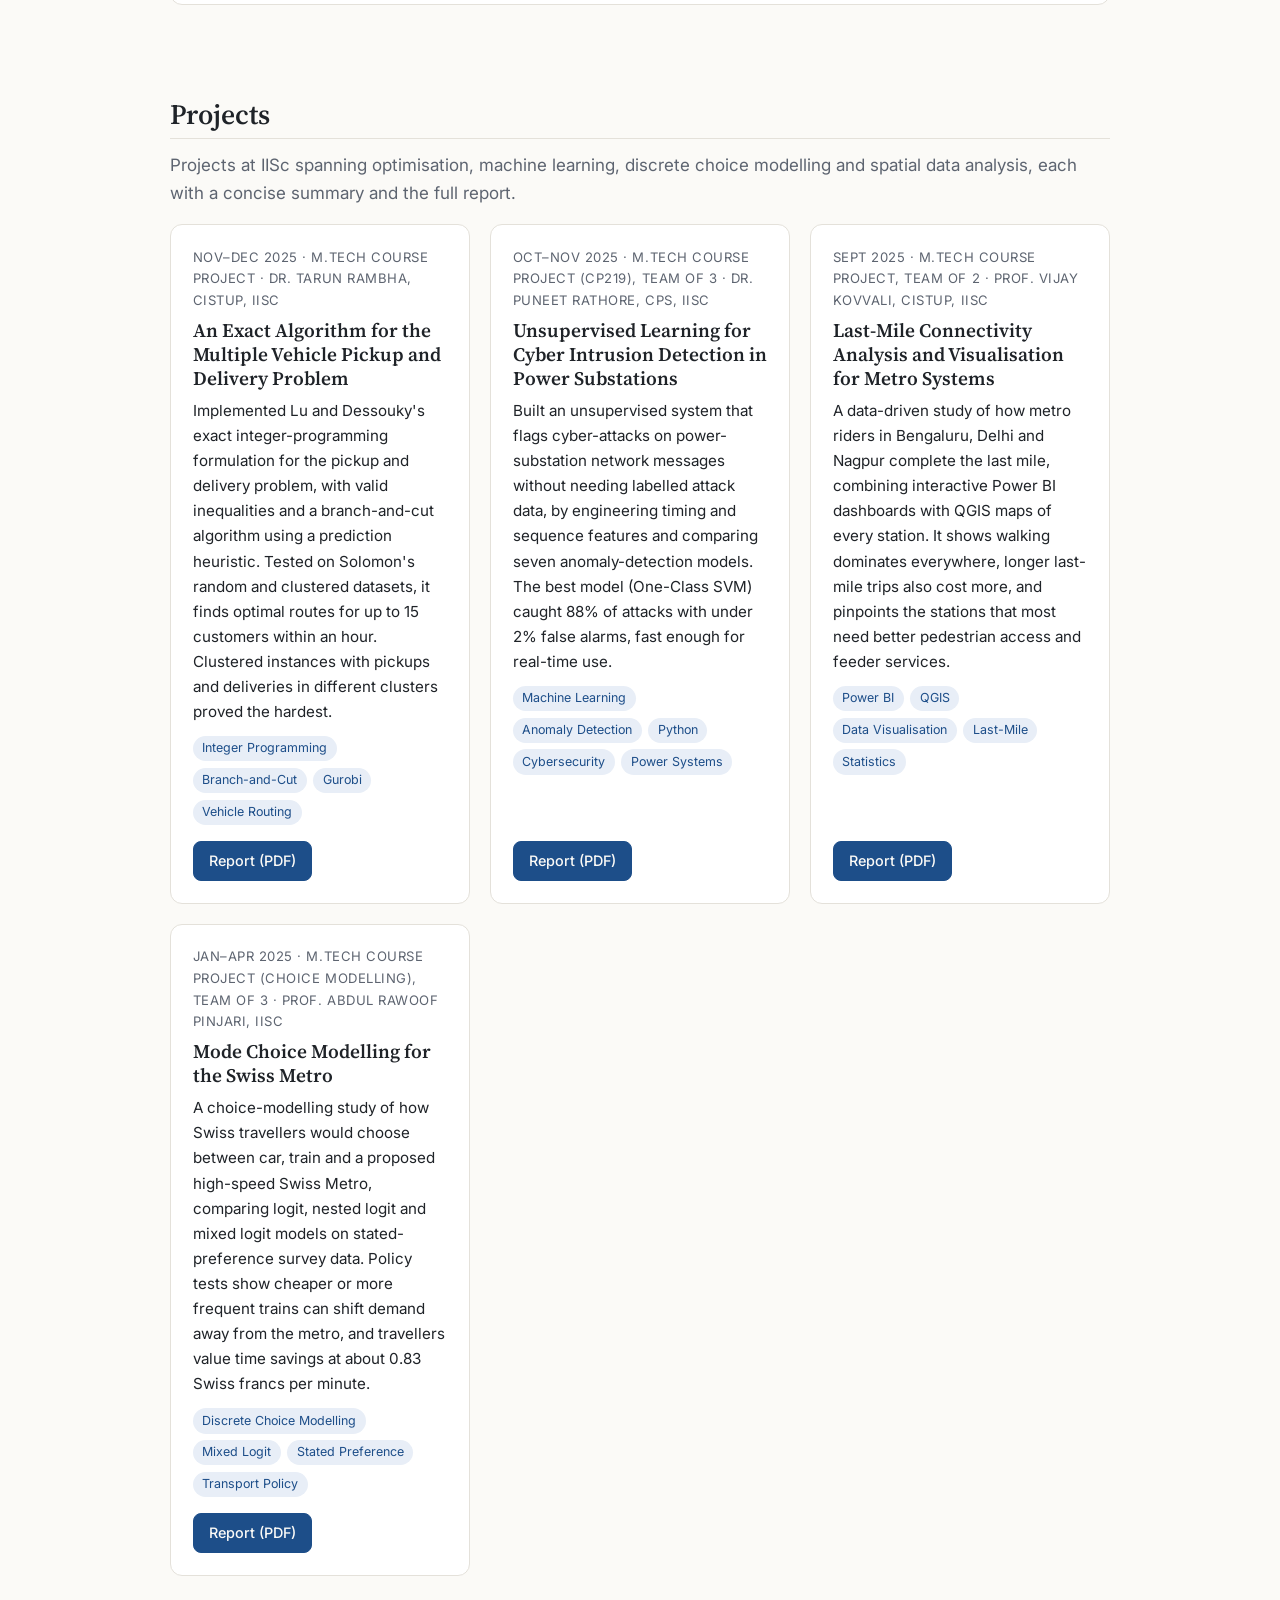
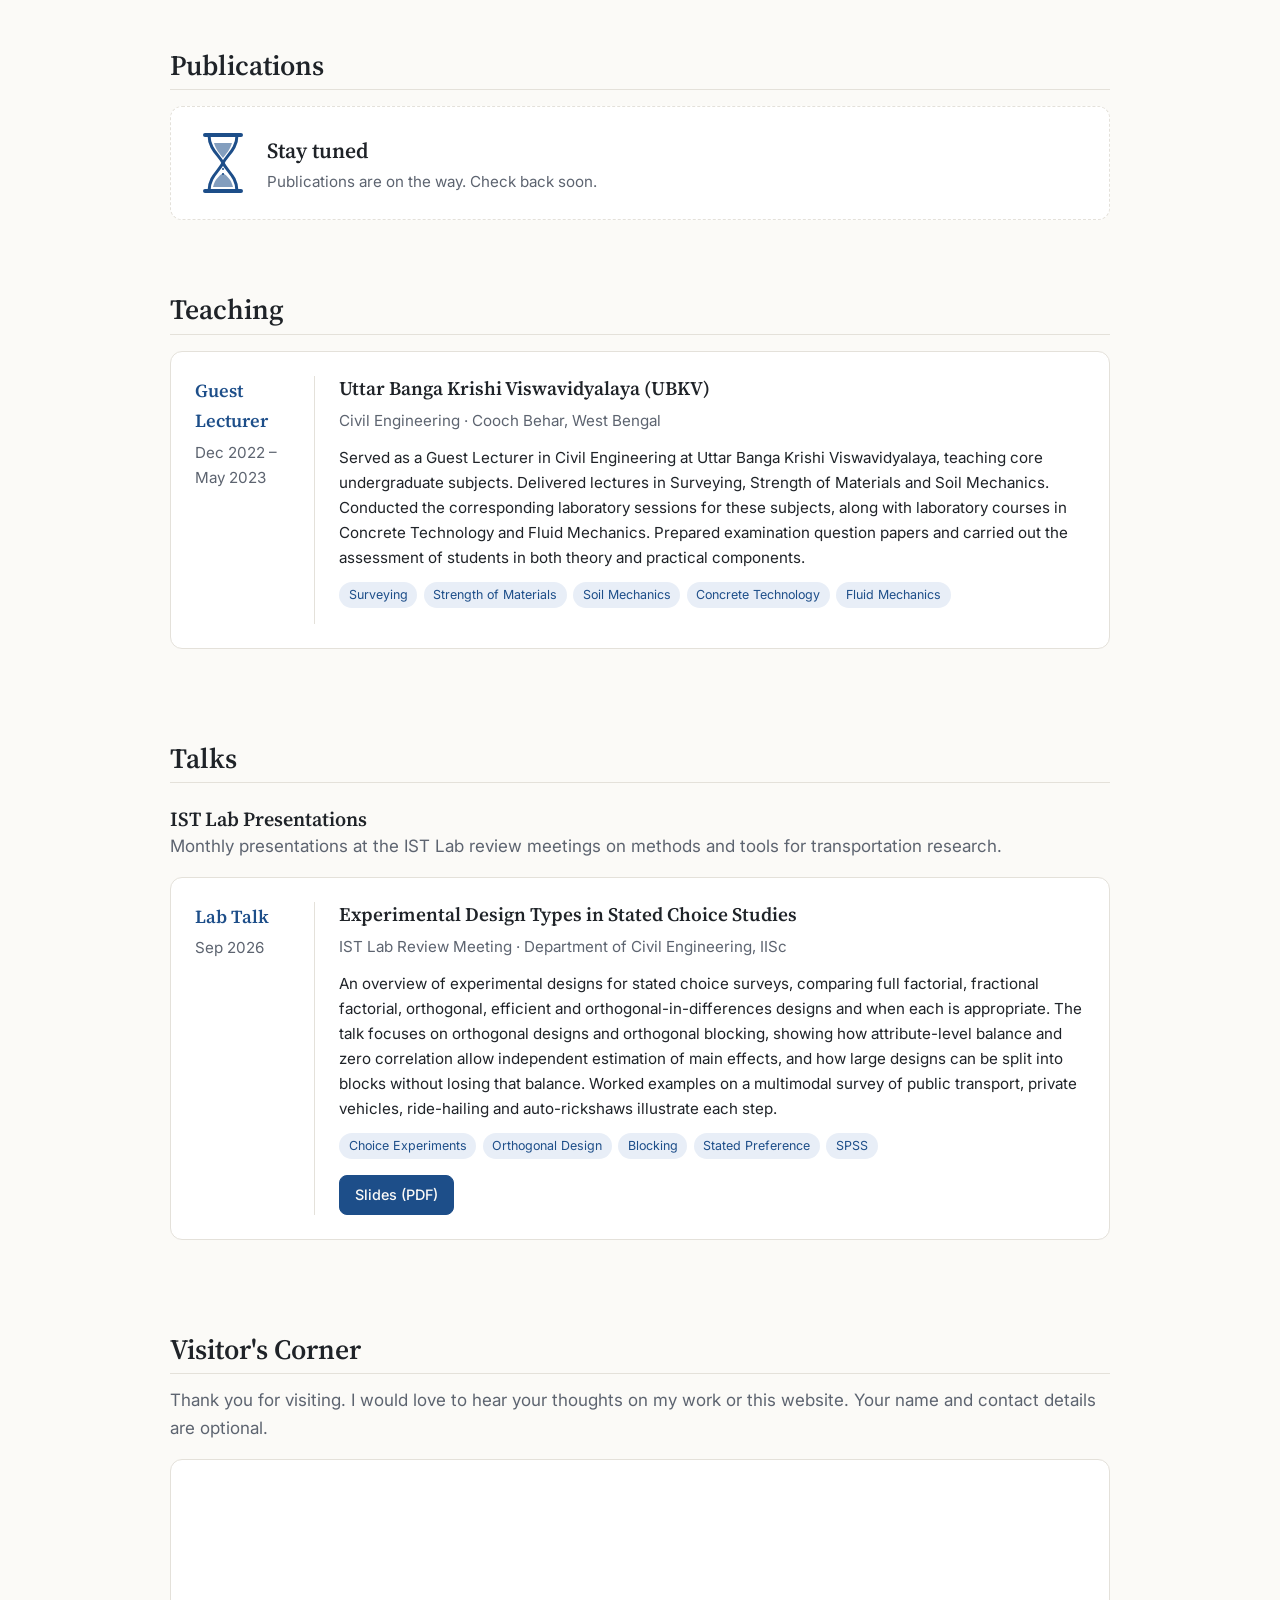
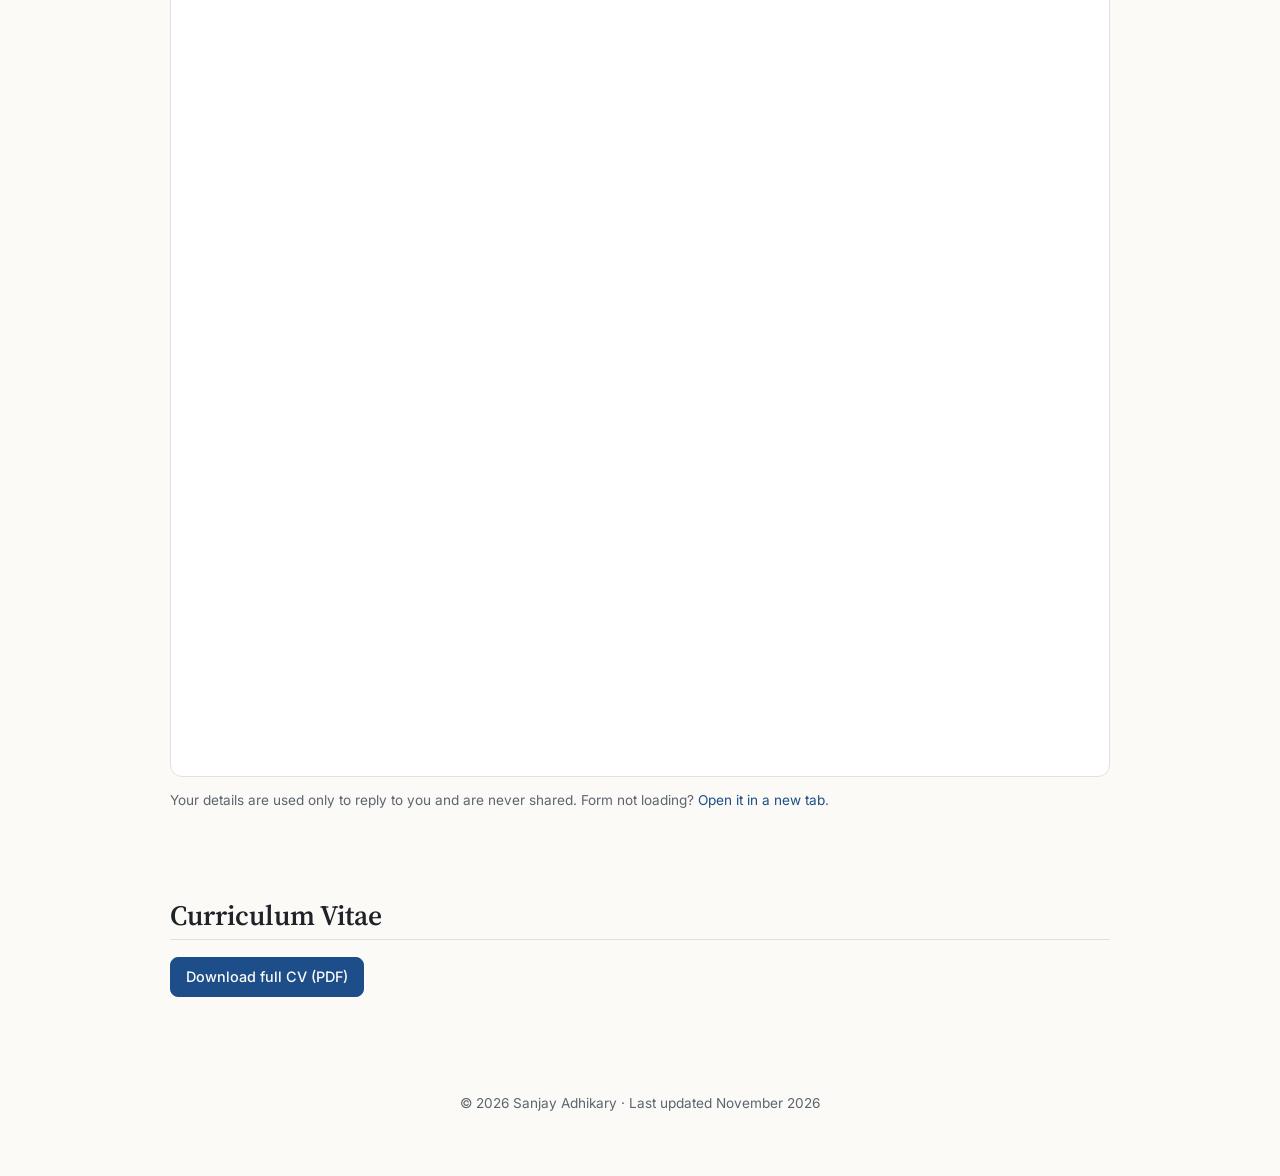
==== commit 8ab0f217: "visitors corner" ====
--- a/index.html
+++ b/index.html
@@ -25,6 +25,7 @@
       <li><a href="#publications">Publications</a></li>
       <li><a href="#teaching">Teaching</a></li>
       <li><a href="#talks">Talks</a></li>
+      <li><a href="#visitors">Visitor's Corner</a></li>
       <li><a href="#cv">CV</a></li>
     </ul>
   </nav>
@@ -277,6 +278,20 @@
         </p>
       </div>
     </article>
+  </section>
+
+  <!-- ================= VISITOR'S CORNER ================= -->
+  <section id="visitors">
+    <h2>Visitor's Corner</h2>
+    <p class="section-intro">Thank you for visiting. I would love to hear your thoughts on my work or this website.
+      Your name and contact details are optional.</p>
+    <div class="form-card">
+      <!-- Google Form embed. Edits made in Google Forms show up here automatically. -->
+      <iframe src="https://docs.google.com/forms/d/e/1FAIpQLSeUmipaYHriRsqwhf1YXE3CcCMDotlLVErlLXMmDioTt7n1Bw/viewform?embedded=true"
+              title="Visitor feedback form" loading="lazy">Loading…</iframe>
+    </div>
+    <p class="form-note">Your details are used only to reply to you and are never shared.
+      Form not loading? <a href="https://docs.google.com/forms/d/e/1FAIpQLSeUmipaYHriRsqwhf1YXE3CcCMDotlLVErlLXMmDioTt7n1Bw/viewform" target="_blank" rel="noopener">Open it in a new tab</a>.</p>
   </section>
 
   <!-- ================= CV ================= -->
--- a/style.css
+++ b/style.css
@@ -173,3 +173,12 @@
 
 /* ===== Sub-headings inside a section (e.g. IST Lab Presentations) ===== */
 .subhead { font-size: 1.25rem; margin: 1.5rem 0 .25rem; }
+
+/* ===== Visitor's Corner (embedded Google Form) ===== */
+.form-card {
+  background: var(--surface); border: 1px solid var(--border); border-radius: 12px;
+  padding: .5rem; overflow: hidden;
+}
+.form-card iframe { display: block; width: 100%; height: 900px; border: 0; border-radius: 8px; background: #fff; }
+.form-note { color: var(--muted); font-size: .85rem; margin-top: .75rem; }
+@media (max-width: 720px) { .form-card iframe { height: 1000px; } }
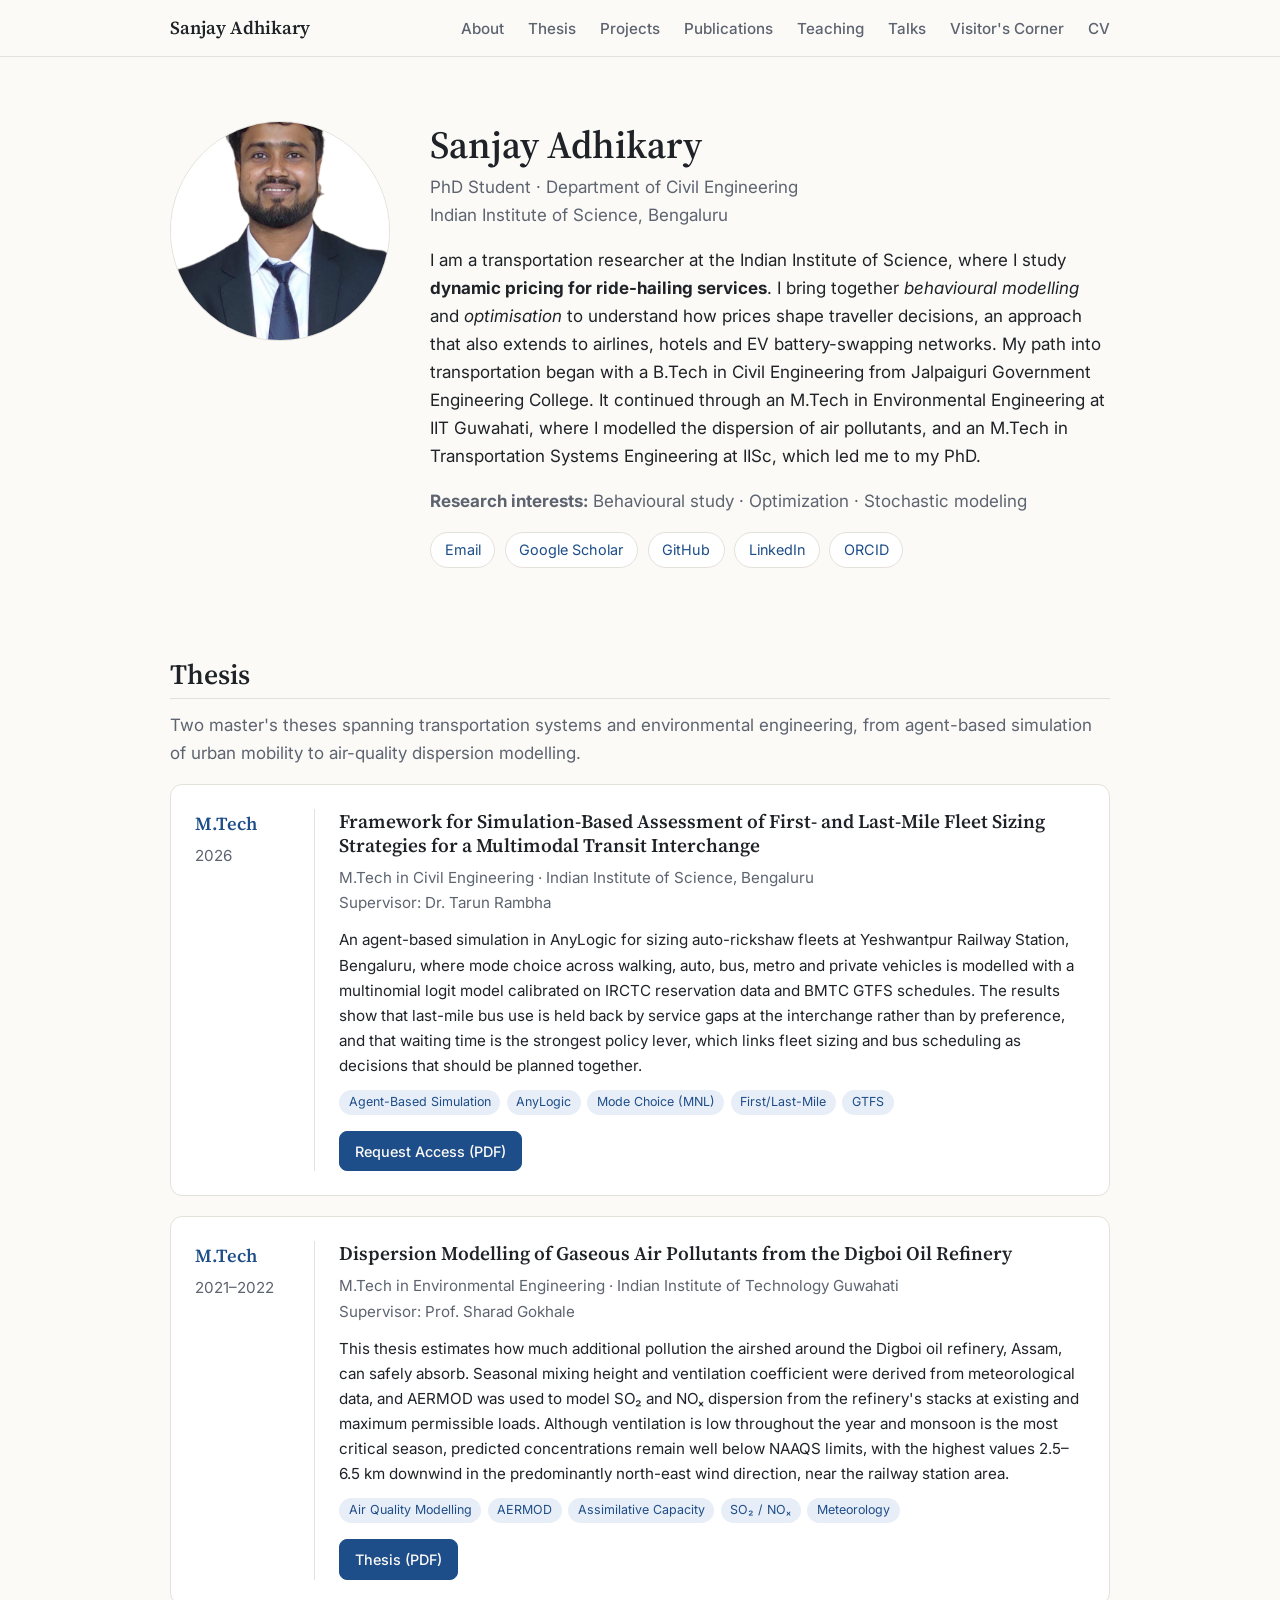
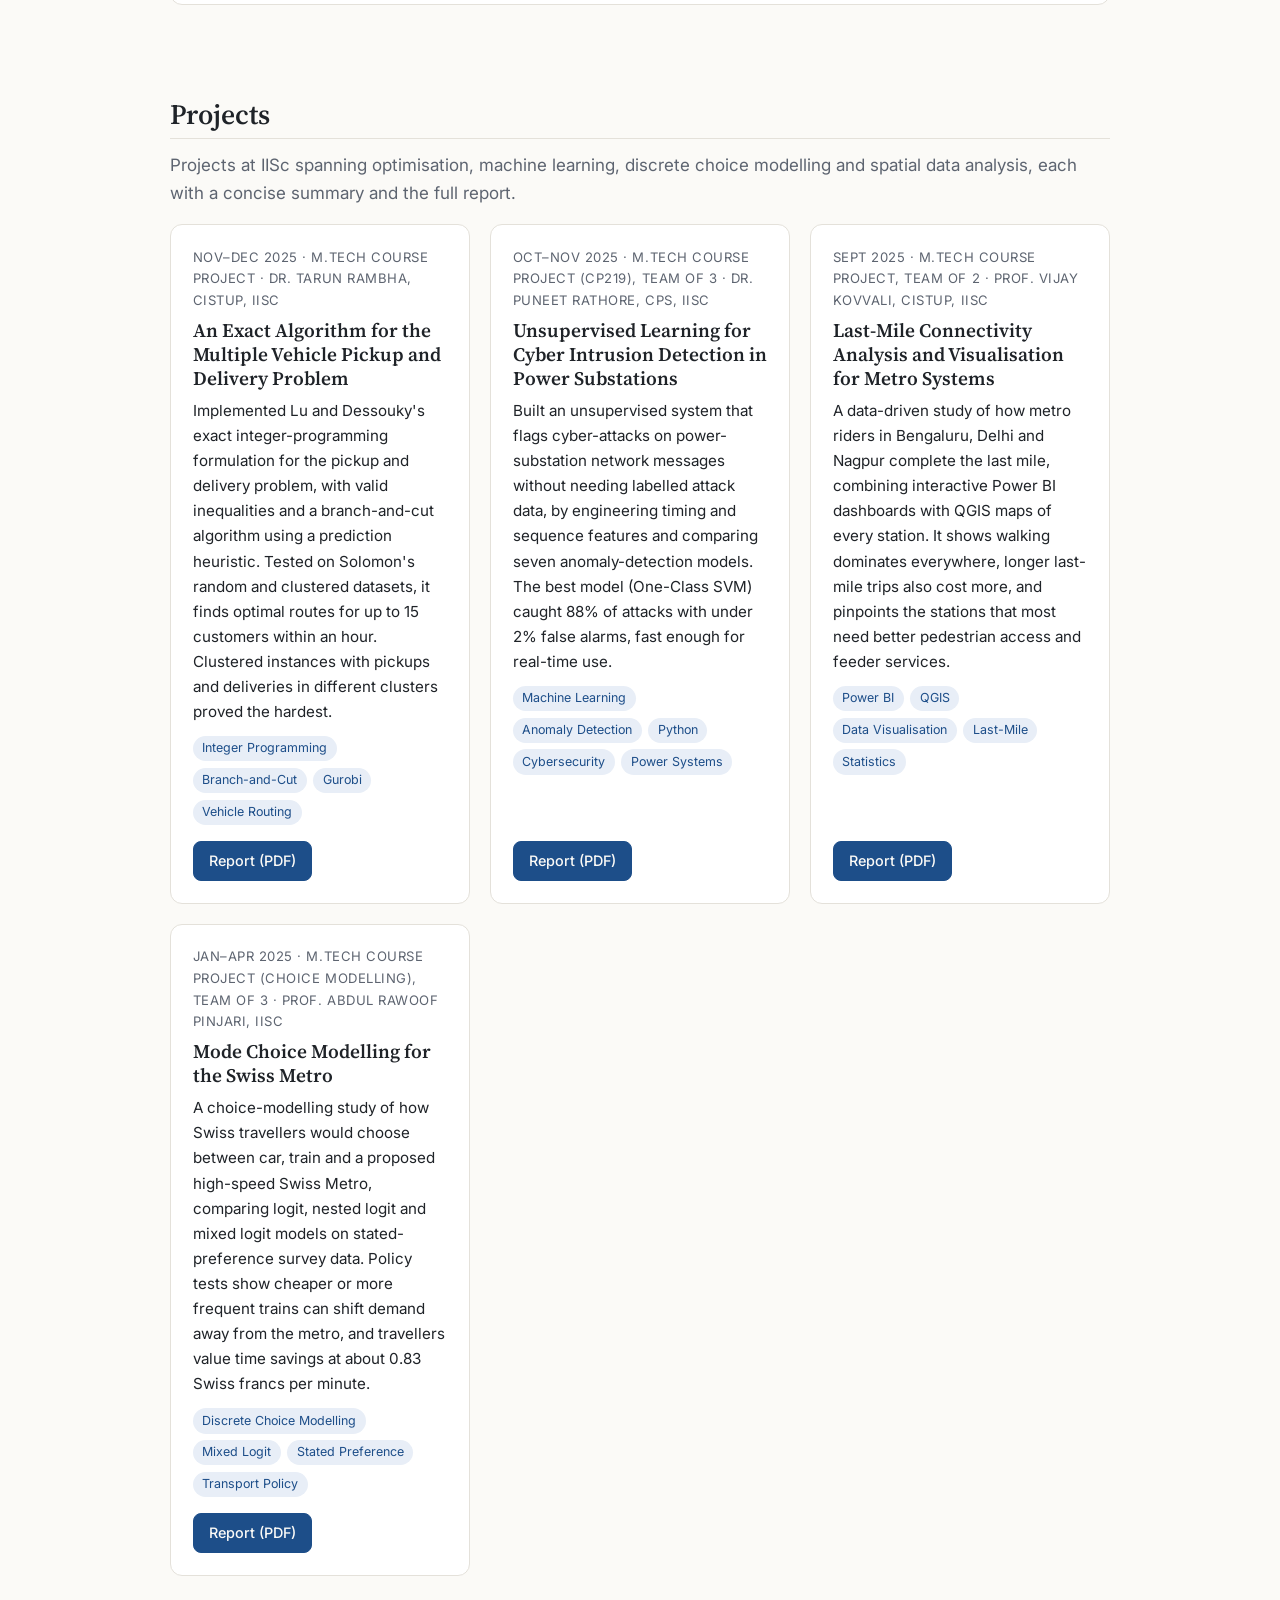
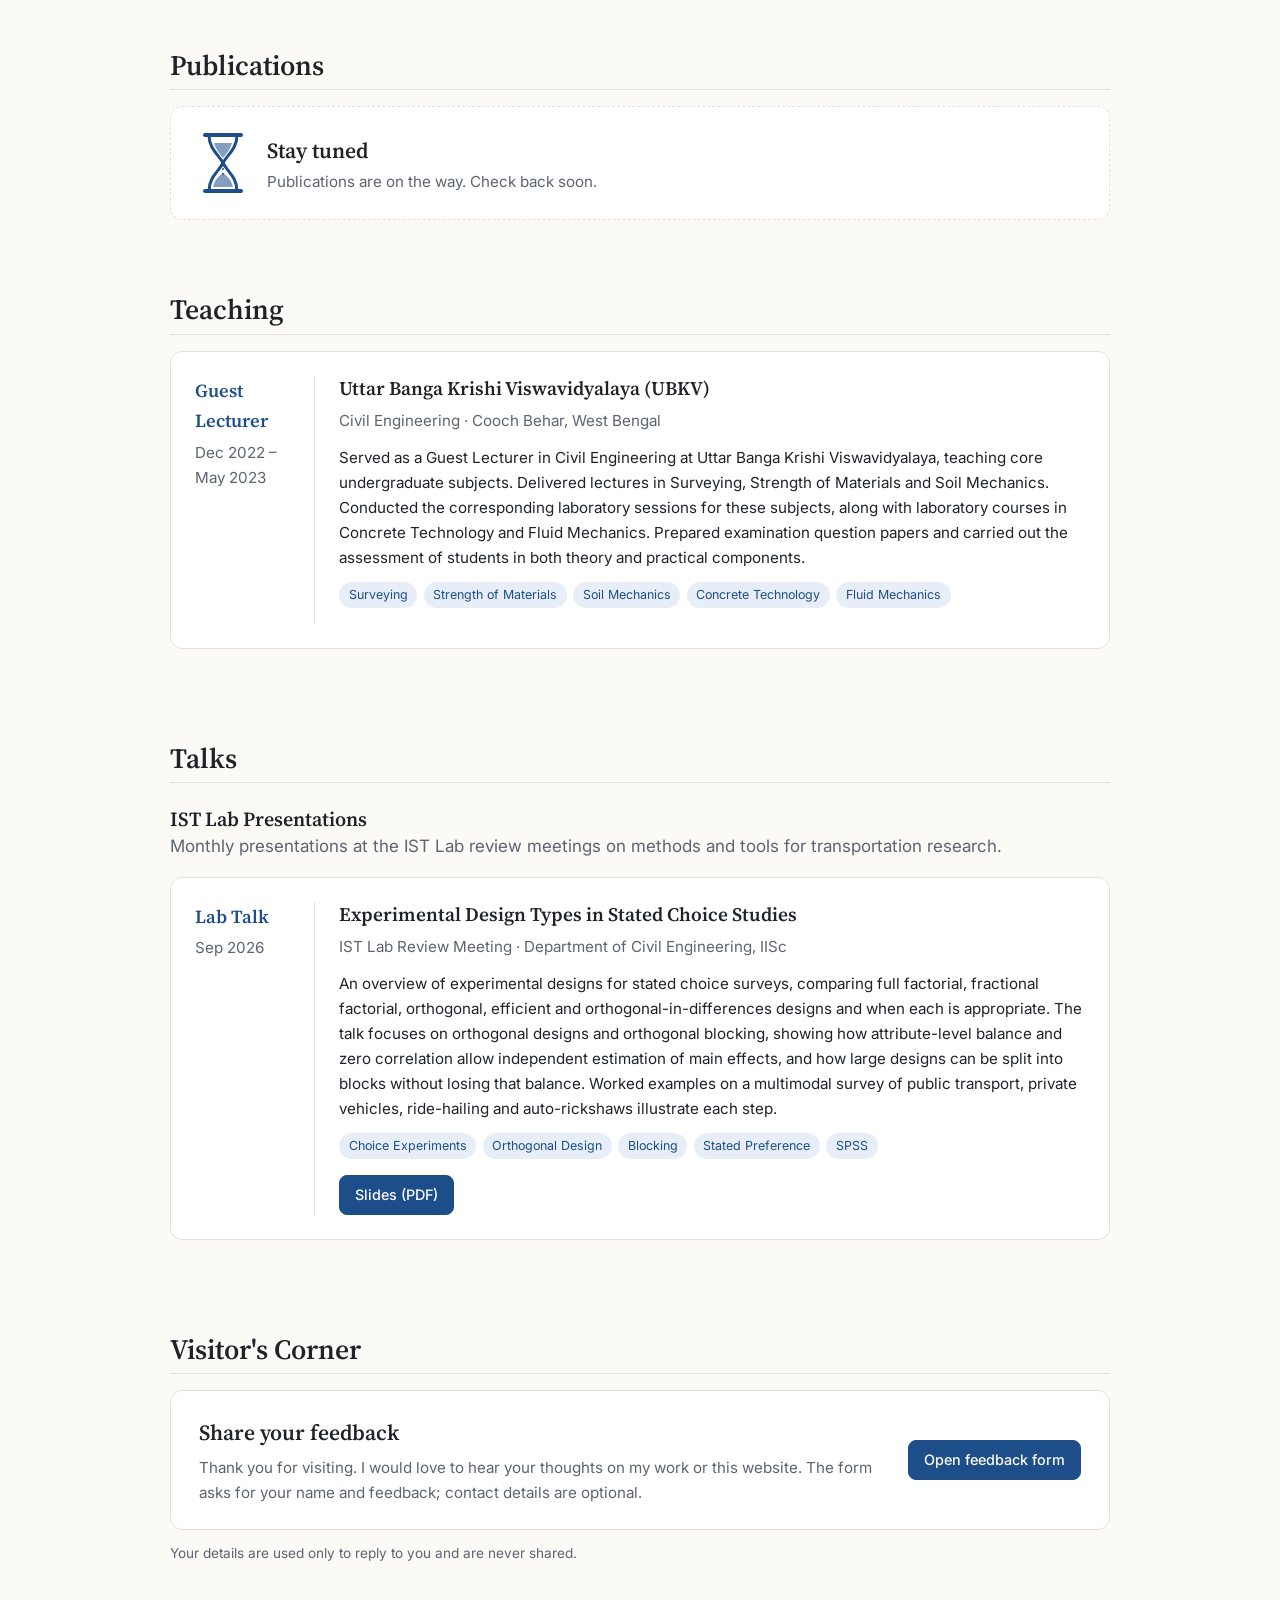
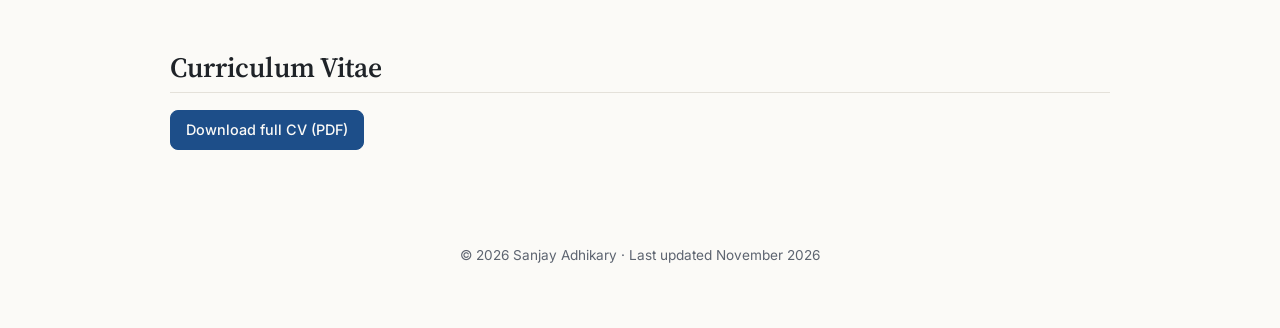
==== commit b5957faa: "button" ====
--- a/index.html
+++ b/index.html
@@ -283,15 +283,16 @@
   <!-- ================= VISITOR'S CORNER ================= -->
   <section id="visitors">
     <h2>Visitor's Corner</h2>
-    <p class="section-intro">Thank you for visiting. I would love to hear your thoughts on my work or this website.
-      Your name and contact details are optional.</p>
-    <div class="form-card">
-      <!-- Google Form embed. Edits made in Google Forms show up here automatically. -->
-      <iframe src="https://docs.google.com/forms/d/e/1FAIpQLSeUmipaYHriRsqwhf1YXE3CcCMDotlLVErlLXMmDioTt7n1Bw/viewform?embedded=true"
-              title="Visitor feedback form" loading="lazy">Loading…</iframe>
-    </div>
-    <p class="form-note">Your details are used only to reply to you and are never shared.
-      Form not loading? <a href="https://docs.google.com/forms/d/e/1FAIpQLSeUmipaYHriRsqwhf1YXE3CcCMDotlLVErlLXMmDioTt7n1Bw/viewform" target="_blank" rel="noopener">Open it in a new tab</a>.</p>
+    <div class="visitor-card">
+      <div>
+        <p class="stay-title">Share your feedback</p>
+        <p class="stay-text">Thank you for visiting. I would love to hear your thoughts on my work or this website.
+          The form asks for your name and feedback; contact details are optional.</p>
+      </div>
+      <!-- The button opens the Google Form in a new tab. Edits made in Google Forms apply automatically. -->
+      <a class="btn" href="https://docs.google.com/forms/d/e/1FAIpQLSeUmipaYHriRsqwhf1YXE3CcCMDotlLVErlLXMmDioTt7n1Bw/viewform" target="_blank" rel="noopener">Open feedback form</a>
+    </div>
+    <p class="form-note">Your details are used only to reply to you and are never shared.</p>
   </section>
 
   <!-- ================= CV ================= -->
--- a/style.css
+++ b/style.css
@@ -174,11 +174,14 @@
 /* ===== Sub-headings inside a section (e.g. IST Lab Presentations) ===== */
 .subhead { font-size: 1.25rem; margin: 1.5rem 0 .25rem; }
 
-/* ===== Visitor's Corner (embedded Google Form) ===== */
-.form-card {
+/* ===== Visitor's Corner (button to Google Form) ===== */
+.visitor-card {
+  display: flex; align-items: center; justify-content: space-between; gap: 1.5rem;
   background: var(--surface); border: 1px solid var(--border); border-radius: 12px;
-  padding: .5rem; overflow: hidden;
+  padding: 1.5rem 1.75rem;
 }
-.form-card iframe { display: block; width: 100%; height: 900px; border: 0; border-radius: 8px; background: #fff; }
+.visitor-card p { margin: 0; }
+.visitor-card .stay-text { margin-top: .25rem; }
+.visitor-card .btn { flex: none; }
 .form-note { color: var(--muted); font-size: .85rem; margin-top: .75rem; }
-@media (max-width: 720px) { .form-card iframe { height: 1000px; } }
+@media (max-width: 720px) { .visitor-card { flex-direction: column; align-items: flex-start; } }
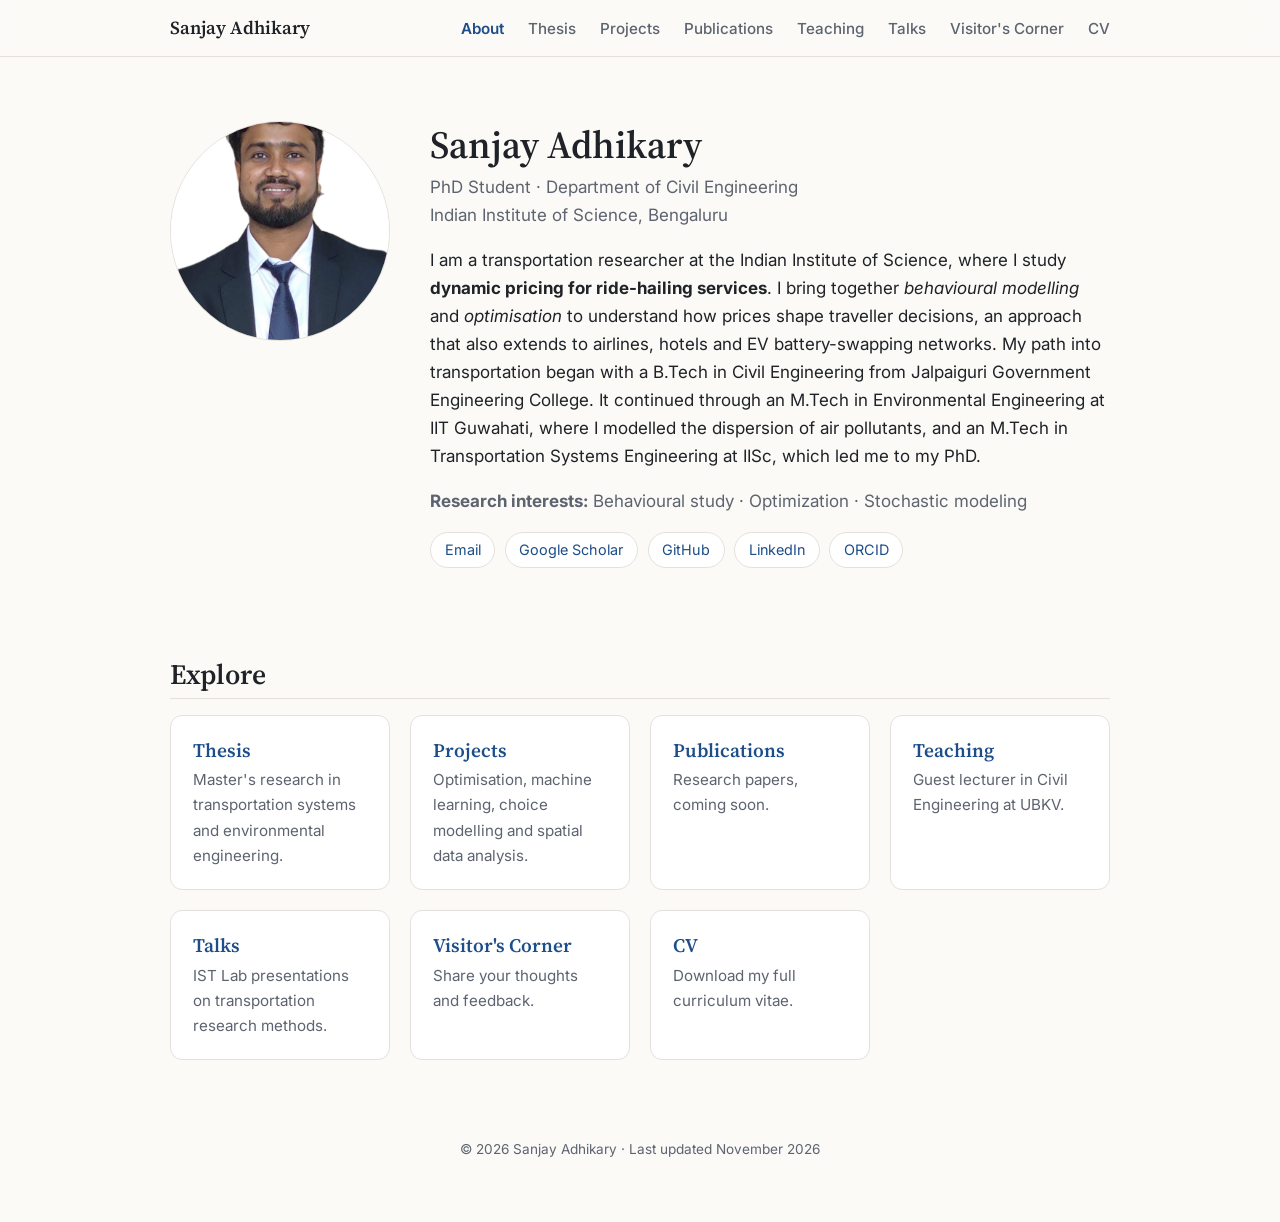
==== commit c1a093b5: "split site" ====
--- a/index.html
+++ b/index.html
@@ -3,30 +3,35 @@
 <head>
   <meta charset="utf-8">
   <meta name="viewport" content="width=device-width, initial-scale=1">
-  <!-- EDIT: Sanjay Adhikary and a one-line description (shown in Google results) -->
   <title>Sanjay Adhikary | Indian Institute of Science</title>
-  <meta name="description" content="Sanjay Adhikary: research, projects, publications and CV. Indian Institute of Science, Bengaluru.">
+  <meta name="description" content="Sanjay Adhikary: PhD researcher in transportation at the Indian Institute of Science, Bengaluru. Research, theses, projects, talks and CV.">
   <link rel="icon" href="assets/favicon.svg" type="image/svg+xml">
   <link rel="preconnect" href="https://fonts.googleapis.com">
   <link rel="preconnect" href="https://fonts.gstatic.com" crossorigin>
   <link href="https://fonts.googleapis.com/css2?family=Source+Serif+4:opsz,wght@8..60,400;8..60,600&family=Inter:wght@400;500;600&display=swap" rel="stylesheet">
   <link rel="stylesheet" href="style.css">
+<script>
+  // Old one-page links (e.g. sanjay-0105.github.io/#projects) now go to the matching page.
+  const oldLinks = { '#thesis': 'thesis.html', '#projects': 'projects.html', '#publications': 'publications.html',
+    '#teaching': 'teaching.html', '#talks': 'talks.html', '#visitors': 'visitors.html', '#cv': 'cv.html' };
+  if (oldLinks[location.hash]) location.replace(oldLinks[location.hash]);
+</script>
 </head>
 <body>
 
 <header class="site-header">
   <nav class="nav">
-    <a class="brand" href="#top">Sanjay Adhikary</a>
+    <a class="brand" href="index.html">Sanjay Adhikary</a>
     <button class="nav-toggle" aria-label="Open menu" aria-expanded="false">&#9776;</button>
     <ul class="nav-links">
-      <li><a href="#about">About</a></li>
-      <li><a href="#thesis">Thesis</a></li>
-      <li><a href="#projects">Projects</a></li>
-      <li><a href="#publications">Publications</a></li>
-      <li><a href="#teaching">Teaching</a></li>
-      <li><a href="#talks">Talks</a></li>
-      <li><a href="#visitors">Visitor's Corner</a></li>
-      <li><a href="#cv">CV</a></li>
+      <li><a href="index.html" aria-current="page">About</a></li>
+      <li><a href="thesis.html">Thesis</a></li>
+      <li><a href="projects.html">Projects</a></li>
+      <li><a href="publications.html">Publications</a></li>
+      <li><a href="teaching.html">Teaching</a></li>
+      <li><a href="talks.html">Talks</a></li>
+      <li><a href="visitors.html">Visitor's Corner</a></li>
+      <li><a href="cv.html">CV</a></li>
     </ul>
   </nav>
 </header>
@@ -63,266 +68,19 @@
     </div>
   </section>
 
-  <!-- ================= THESIS ================= -->
-  <section id="thesis">
-    <h2>Thesis</h2>
-    <p class="section-intro">Two master's theses spanning transportation systems and environmental engineering, from agent-based simulation of urban mobility to air-quality dispersion modelling.</p>
-
-    <!-- TO ADD A THESIS: copy one <article class="thesis"> ... </article> block, paste it, and edit.
-         Put the PDF in the files/thesis/ folder and point the "Thesis (PDF)" link at it. -->
-
-    <article class="thesis">
-      <div class="thesis-side">
-        <p class="degree">M.Tech</p>
-        <p class="when">2026</p>
-      </div>
-      <div>
-        <h3>Framework for Simulation-Based Assessment of First- and Last-Mile Fleet Sizing Strategies for a Multimodal Transit Interchange</h3>
-        <p class="thesis-meta">M.Tech in Civil Engineering · Indian Institute of Science, Bengaluru<br>
-          Supervisor: Dr. Tarun Rambha</p>
-        <p>An agent-based simulation in AnyLogic for sizing auto-rickshaw fleets at Yeshwantpur Railway
-          Station, Bengaluru, where mode choice across walking, auto, bus, metro and private vehicles is
-          modelled with a multinomial logit model calibrated on IRCTC reservation data and BMTC GTFS
-          schedules. The results show that last-mile bus use is held back by service gaps at the interchange
-          rather than by preference, and that waiting time is the strongest policy lever, which links fleet
-          sizing and bus scheduling as decisions that should be planned together.</p>
-        <ul class="tags"><li>Agent-Based Simulation</li><li>AnyLogic</li><li>Mode Choice (MNL)</li><li>First/Last-Mile</li><li>GTFS</li></ul>
-        <p class="actions">
-          <!-- Thesis PDF is on Google Drive with restricted access: visitors click, then "Request access" -->
-          <a class="btn" href="https://drive.google.com/file/d/1qrQ5hIpLW5XNS47k47SE38veHfw02bBH/view?usp=sharing" target="_blank" rel="noopener">Request Access (PDF)</a>
-        </p>
-      </div>
-    </article>
-
-    <article class="thesis">
-      <div class="thesis-side">
-        <p class="degree">M.Tech</p>
-        <p class="when">2021–2022</p>
-      </div>
-      <div>
-        <h3>Dispersion Modelling of Gaseous Air Pollutants from the Digboi Oil Refinery</h3>
-        <p class="thesis-meta">M.Tech in Environmental Engineering · Indian Institute of Technology Guwahati<br>
-          Supervisor: Prof. Sharad Gokhale</p>
-        <p>This thesis estimates how much additional pollution the airshed around the Digboi oil refinery,
-          Assam, can safely absorb. Seasonal mixing height and ventilation coefficient were derived from
-          meteorological data, and AERMOD was used to model SO₂ and NOₓ dispersion from the refinery's
-          stacks at existing and maximum permissible loads. Although ventilation is low throughout the year
-          and monsoon is the most critical season, predicted concentrations remain well below NAAQS limits,
-          with the highest values 2.5–6.5 km downwind in the predominantly north-east wind direction, near
-          the railway station area.</p>
-        <ul class="tags"><li>Air Quality Modelling</li><li>AERMOD</li><li>Assimilative Capacity</li><li>SO₂ / NOₓ</li><li>Meteorology</li></ul>
-        <p class="actions">
-          <a class="btn" href="files/thesis/mtech-thesis-iitg.pdf" target="_blank" rel="noopener">Thesis (PDF)</a>
-        </p>
-      </div>
-    </article>
-  </section>
-
-  <!-- ================= PROJECTS ================= -->
-  <section id="projects">
-    <h2>Projects</h2>
-    <p class="section-intro">Projects at IISc spanning optimisation, machine learning, discrete choice modelling and spatial data analysis, each with a concise summary and the full report.</p>
-
-    <div class="cards">
-      <!-- TO ADD A PROJECT: copy one <article class="card"> ... </article> block, paste it, and edit.
-           Put the PDF in the files/projects/ folder and point the "Report (PDF)" link at it. -->
-
-      <article class="card">
-        <p class="meta">Nov–Dec 2025 · M.Tech course project · Dr. Tarun Rambha, CiSTUP, IISc</p>
-        <h3>An Exact Algorithm for the Multiple Vehicle Pickup and Delivery Problem</h3>
-        <p>Implemented Lu and Dessouky's exact integer-programming formulation for the pickup and delivery
-          problem, with valid inequalities and a branch-and-cut algorithm using a prediction heuristic. Tested
-          on Solomon's random and clustered datasets, it finds optimal routes for up to 15 customers within an
-          hour. Clustered instances with pickups and deliveries in different clusters proved the hardest.</p>
-        <ul class="tags"><li>Integer Programming</li><li>Branch-and-Cut</li><li>Gurobi</li><li>Vehicle Routing</li></ul>
-        <p class="actions">
-          <a class="btn" href="files/projects/pickup-delivery-problem.pdf" target="_blank" rel="noopener">Report (PDF)</a>
-        </p>
-      </article>
-
-      <article class="card">
-        <p class="meta">Oct–Nov 2025 · M.Tech course project (CP219), team of 3 · Dr. Puneet Rathore, CPS, IISc</p>
-        <h3>Unsupervised Learning for Cyber Intrusion Detection in Power Substations</h3>
-        <p>Built an unsupervised system that flags cyber-attacks on power-substation network messages without
-          needing labelled attack data, by engineering timing and sequence features and comparing seven
-          anomaly-detection models. The best model (One-Class SVM) caught 88% of attacks with under 2% false
-          alarms, fast enough for real-time use.</p>
-        <ul class="tags"><li>Machine Learning</li><li>Anomaly Detection</li><li>Python</li><li>Cybersecurity</li><li>Power Systems</li></ul>
-        <p class="actions">
-          <a class="btn" href="files/projects/cyber-intrusion-detection.pdf" target="_blank" rel="noopener">Report (PDF)</a>
-        </p>
-      </article>
-
-      <article class="card">
-        <p class="meta">Sept 2025 · M.Tech course project, team of 2 · Prof. Vijay Kovvali, CiSTUP, IISc</p>
-        <h3>Last-Mile Connectivity Analysis and Visualisation for Metro Systems</h3>
-        <p>A data-driven study of how metro riders in Bengaluru, Delhi and Nagpur complete the last mile,
-          combining interactive Power BI dashboards with QGIS maps of every station. It shows walking dominates
-          everywhere, longer last-mile trips also cost more, and pinpoints the stations that most need better
-          pedestrian access and feeder services.</p>
-        <ul class="tags"><li>Power BI</li><li>QGIS</li><li>Data Visualisation</li><li>Last-Mile</li><li>Statistics</li></ul>
-        <p class="actions">
-          <a class="btn" href="files/projects/last-mile-connectivity-analysis.pdf" target="_blank" rel="noopener">Report (PDF)</a>
-        </p>
-      </article>
-
-      <article class="card">
-        <p class="meta">Jan–Apr 2025 · M.Tech course project (Choice Modelling), team of 3 · Prof. Abdul Rawoof Pinjari, IISc</p>
-        <h3>Mode Choice Modelling for the Swiss Metro</h3>
-        <p>A choice-modelling study of how Swiss travellers would choose between car, train and a proposed
-          high-speed Swiss Metro, comparing logit, nested logit and mixed logit models on stated-preference
-          survey data. Policy tests show cheaper or more frequent trains can shift demand away from the metro,
-          and travellers value time savings at about 0.83 Swiss francs per minute.</p>
-        <ul class="tags"><li>Discrete Choice Modelling</li><li>Mixed Logit</li><li>Stated Preference</li><li>Transport Policy</li></ul>
-        <p class="actions">
-          <a class="btn" href="files/projects/swiss-metro-mode-choice.pdf" target="_blank" rel="noopener">Report (PDF)</a>
-        </p>
-      </article>
+  <!-- ================= EXPLORE (links to the other pages) ================= -->
+  <section id="explore">
+    <h2>Explore</h2>
+    <div class="cards explore">
+      <a class="card explore-card" href="thesis.html"><h3>Thesis</h3><p>Master's research in transportation systems and environmental engineering.</p></a>
+      <a class="card explore-card" href="projects.html"><h3>Projects</h3><p>Optimisation, machine learning, choice modelling and spatial data analysis.</p></a>
+      <a class="card explore-card" href="publications.html"><h3>Publications</h3><p>Research papers, coming soon.</p></a>
+      <a class="card explore-card" href="teaching.html"><h3>Teaching</h3><p>Guest lecturer in Civil Engineering at UBKV.</p></a>
+      <a class="card explore-card" href="talks.html"><h3>Talks</h3><p>IST Lab presentations on transportation research methods.</p></a>
+      <a class="card explore-card" href="visitors.html"><h3>Visitor's Corner</h3><p>Share your thoughts and feedback.</p></a>
+      <a class="card explore-card" href="cv.html"><h3>CV</h3><p>Download my full curriculum vitae.</p></a>
     </div>
   </section>
-
-  <!-- ================= PUBLICATIONS ================= -->
-  <section id="publications">
-    <h2>Publications</h2>
-    <div class="stay-tuned">
-      <svg class="hourglass" viewBox="0 0 48 64" width="48" height="64" aria-hidden="true">
-        <path d="M6 4h36M6 60h36" stroke="currentColor" stroke-width="4" stroke-linecap="round"/>
-        <path d="M10 4c0 14 10 20 14 28c4-8 14-14 14-28M10 60c0-14 10-20 14-28c4 8 14 14 14 28"
-              fill="none" stroke="currentColor" stroke-width="3" stroke-linejoin="round"/>
-        <path class="sand-top" d="M15 12h18c-2 7-6 11-9 15c-3-4-7-8-9-15z" fill="currentColor" opacity=".55"/>
-        <path class="sand-bottom" d="M14 56c2-8 6-11 10-14c4 3 8 6 10 14z" fill="currentColor" opacity=".55"/>
-        <line class="sand-stream" x1="24" y1="32" x2="24" y2="44" stroke="currentColor" stroke-width="1.5" stroke-dasharray="2 3"/>
-      </svg>
-      <div>
-        <p class="stay-title">Stay tuned</p>
-        <p class="stay-text">Publications are on the way. Check back soon.</p>
-      </div>
-    </div>
-
-    <!-- WHEN YOU HAVE A PAPER: delete the "stay-tuned" block above, remove the
-         <template> and </template> lines below, and edit the paper details.
-         Copy one <li> ... </li> block per paper. Wrap your own name in <strong>. -->
-    <template>
-    <ol class="pubs" reversed>
-      <li>
-        <p class="pub-title">Title of Your Paper</p>
-        <p class="pub-authors"><strong>Sanjay Adhikary</strong>, Coauthor A, and Coauthor B</p>
-        <p class="pub-venue"><em>Conference or Journal Name</em>, 2025</p>
-        <p class="actions">
-          <a class="chip" href="files/papers/paper-2025.pdf" target="_blank" rel="noopener">PDF</a>
-          <a class="chip" href="https://doi.org/">DOI</a>
-          <a class="chip" href="https://arxiv.org/">arXiv</a>
-          <a class="chip" href="https://github.com/">Code</a>
-        </p>
-      </li>
-      <li>
-        <p class="pub-title">Title of Another Paper</p>
-        <p class="pub-authors">Coauthor A, <strong>Sanjay Adhikary</strong></p>
-        <p class="pub-venue"><em>Workshop or Journal Name</em>, 2024</p>
-        <p class="actions">
-          <a class="chip" href="files/papers/paper-2024.pdf" target="_blank" rel="noopener">PDF</a>
-        </p>
-      </li>
-    </ol>
-    </template>
-  </section>
-
-  <!-- ================= TEACHING ================= -->
-  <section id="teaching">
-    <h2>Teaching</h2>
-    <!-- TO ADD A TEACHING ROLE: copy one <article class="thesis"> ... </article> block and edit it. -->
-    <article class="thesis">
-      <div class="thesis-side">
-        <p class="degree">Guest Lecturer</p>
-        <p class="when">Dec 2022 – May 2023</p>
-      </div>
-      <div>
-        <h3>Uttar Banga Krishi Viswavidyalaya (UBKV)</h3>
-        <p class="thesis-meta">Civil Engineering · Cooch Behar, West Bengal</p>
-        <p>Served as a Guest Lecturer in Civil Engineering at Uttar Banga Krishi Viswavidyalaya, teaching core
-          undergraduate subjects. Delivered lectures in Surveying, Strength of Materials and Soil Mechanics.
-          Conducted the corresponding laboratory sessions for these subjects, along with laboratory courses in
-          Concrete Technology and Fluid Mechanics. Prepared examination question papers and carried out the
-          assessment of students in both theory and practical components.</p>
-        <ul class="tags"><li>Surveying</li><li>Strength of Materials</li><li>Soil Mechanics</li><li>Concrete Technology</li><li>Fluid Mechanics</li></ul>
-      </div>
-    </article>
-  </section>
-
-  <!-- ================= TALKS ================= -->
-  <section id="talks">
-    <h2>Talks</h2>
-
-    <h3 class="subhead">IST Lab Presentations</h3>
-    <p class="section-intro">Monthly presentations at the IST Lab review meetings on methods and tools for transportation research.</p>
-
-    <!-- TO ADD A LAB PRESENTATION: copy one <article class="thesis"> ... </article> block (newest first).
-         Save the slides as PDF in files/talks/ and point the "Slides (PDF)" link at it. -->
-    <article class="thesis">
-      <div class="thesis-side">
-        <p class="degree">Lab Talk</p>
-        <p class="when">Sep 2026</p>
-      </div>
-      <div>
-        <h3>Experimental Design Types in Stated Choice Studies</h3>
-        <p class="thesis-meta">IST Lab Review Meeting · Department of Civil Engineering, IISc</p>
-        <p>An overview of experimental designs for stated choice surveys, comparing full factorial, fractional
-          factorial, orthogonal, efficient and orthogonal-in-differences designs and when each is appropriate.
-          The talk focuses on orthogonal designs and orthogonal blocking, showing how attribute-level balance and
-          zero correlation allow independent estimation of main effects, and how large designs can be split into
-          blocks without losing that balance. Worked examples on a multimodal survey of public transport, private
-          vehicles, ride-hailing and auto-rickshaws illustrate each step.</p>
-        <ul class="tags"><li>Choice Experiments</li><li>Orthogonal Design</li><li>Blocking</li><li>Stated Preference</li><li>SPSS</li></ul>
-        <p class="actions">
-          <a class="btn" href="files/talks/ist-lab-2026-09-choice-experiment-design.pdf" target="_blank" rel="noopener">Slides (PDF)</a>
-        </p>
-      </div>
-    </article>
-  </section>
-
-  <!-- ================= VISITOR'S CORNER ================= -->
-  <section id="visitors">
-    <h2>Visitor's Corner</h2>
-    <div class="visitor-card">
-      <div>
-        <p class="stay-title">Share your feedback</p>
-        <p class="stay-text">Thank you for visiting. I would love to hear your thoughts on my work or this website.
-          The form asks for your name and feedback; contact details are optional.</p>
-      </div>
-      <!-- The button opens the Google Form in a new tab. Edits made in Google Forms apply automatically. -->
-      <a class="btn" href="https://docs.google.com/forms/d/e/1FAIpQLSeUmipaYHriRsqwhf1YXE3CcCMDotlLVErlLXMmDioTt7n1Bw/viewform" target="_blank" rel="noopener">Open feedback form</a>
-    </div>
-    <p class="form-note">Your details are used only to reply to you and are never shared.</p>
-  </section>
-
-  <!-- ================= CV ================= -->
-  <section id="cv">
-    <h2>Curriculum Vitae</h2>
-    <p><a class="btn" href="files/cv.pdf" target="_blank" rel="noopener">Download full CV (PDF)</a></p>
-
-    <!-- Education and Honours & Awards are hidden for now. To show them again, remove the
-         <template> and </template> lines below and fill in the details. -->
-    <template>
-    <div class="two-col">
-      <div>
-        <h3>Education</h3>
-        <ul class="timeline">
-          <li><span class="when">2024–present</span><span><strong>PhD, Civil Engineering ______</strong><br>Indian Institute of Science, Bengaluru</span></li>
-          <li><span class="when">2020–2024</span><span><strong>B.Tech / B.Sc in ______</strong><br>University Name</span></li>
-        </ul>
-      </div>
-      <div>
-        <h3>Honours &amp; Awards</h3>
-        <ul class="timeline">
-          <li><span class="when">2024</span><span>Fellowship or award name</span></li>
-          <li><span class="when">2023</span><span>Scholarship, prize, or rank</span></li>
-        </ul>
-      </div>
-    </div>
-    </template>
-  </section>
-
-</main>
 
 <footer class="site-footer">
   <p>© <span id="year">2026</span> Sanjay Adhikary · Last updated November 2026</p>
--- a/style.css
+++ b/style.css
@@ -185,3 +185,17 @@
 .visitor-card .btn { flex: none; }
 .form-note { color: var(--muted); font-size: .85rem; margin-top: .75rem; }
 @media (max-width: 720px) { .visitor-card { flex-direction: column; align-items: flex-start; } }
+
+/* ===== Current page in the menu ===== */
+.nav-links a[aria-current="page"] { color: var(--accent); font-weight: 600; }
+
+/* ===== Home page "Explore" cards ===== */
+.explore { grid-template-columns: repeat(auto-fill, minmax(220px, 1fr)); }
+.explore-card { color: var(--text); transition: border-color .15s, transform .15s; }
+.explore-card:hover { text-decoration: none; border-color: var(--accent); transform: translateY(-2px); }
+.explore-card h3 { color: var(--accent); margin-bottom: .35rem; }
+.explore-card p { color: var(--muted); margin: 0; }
+@media (prefers-reduced-motion: reduce) { .explore-card { transition: none; } .explore-card:hover { transform: none; } }
+
+/* Long menu: allow wrapping on mid-size screens */
+@media (min-width: 721px) and (max-width: 1000px) { .nav-links { gap: 1rem; } .nav-links a { font-size: .88rem; } }
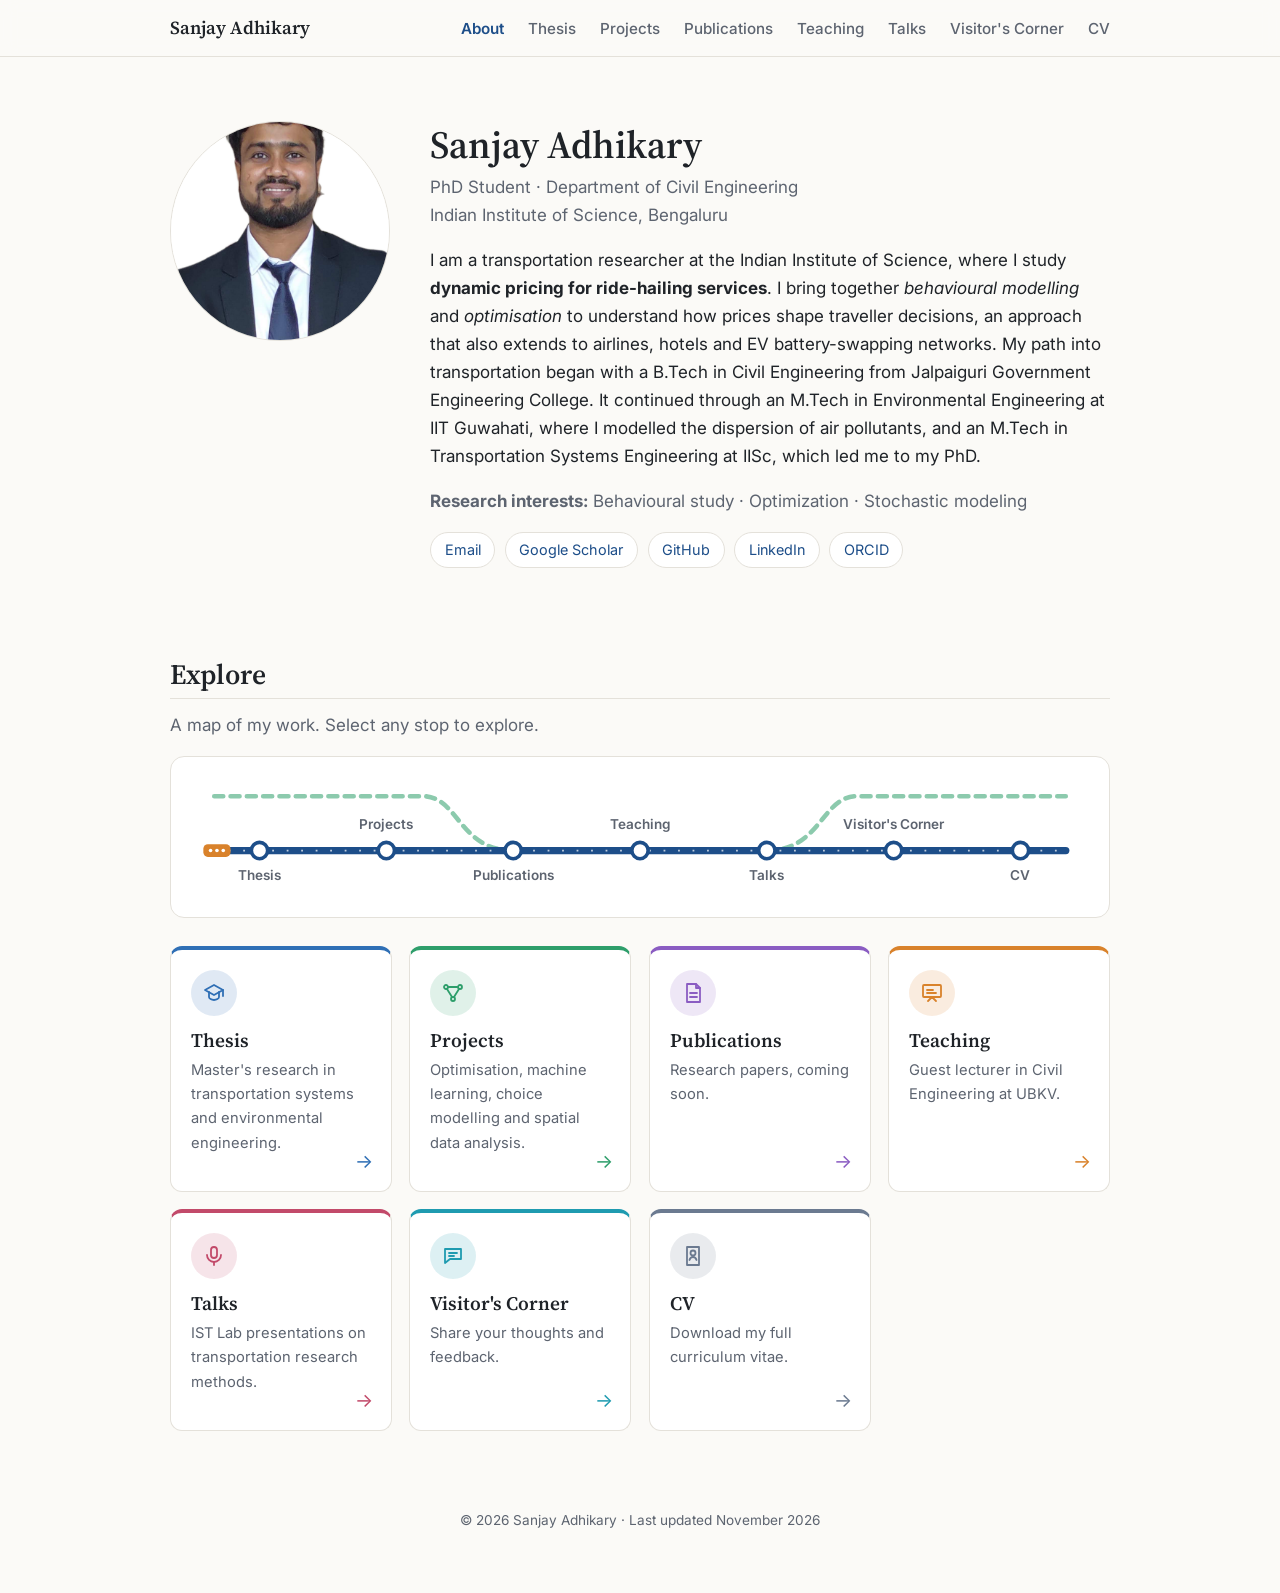
==== commit 995902e9: "redesign" ====
--- a/index.html
+++ b/index.html
@@ -71,14 +71,92 @@
   <!-- ================= EXPLORE (links to the other pages) ================= -->
   <section id="explore">
     <h2>Explore</h2>
-    <div class="cards explore">
-      <a class="card explore-card" href="thesis.html"><h3>Thesis</h3><p>Master's research in transportation systems and environmental engineering.</p></a>
-      <a class="card explore-card" href="projects.html"><h3>Projects</h3><p>Optimisation, machine learning, choice modelling and spatial data analysis.</p></a>
-      <a class="card explore-card" href="publications.html"><h3>Publications</h3><p>Research papers, coming soon.</p></a>
-      <a class="card explore-card" href="teaching.html"><h3>Teaching</h3><p>Guest lecturer in Civil Engineering at UBKV.</p></a>
-      <a class="card explore-card" href="talks.html"><h3>Talks</h3><p>IST Lab presentations on transportation research methods.</p></a>
-      <a class="card explore-card" href="visitors.html"><h3>Visitor's Corner</h3><p>Share your thoughts and feedback.</p></a>
-      <a class="card explore-card" href="cv.html"><h3>CV</h3><p>Download my full curriculum vitae.</p></a>
+    <p class="section-intro">A map of my work. Select any stop to explore.</p>
+
+    <!-- Metro-map banner: each station links to a page; the small train is decorative. -->
+    <div class="metro">
+      <svg viewBox="0 0 1000 150" role="img" aria-label="Metro-style map linking to each section of this website">
+        <path class="metro-branch" d="M30 30 H260 C300 30 300 90 360 90 M640 90 C700 90 700 30 740 30 H970"/>
+        <path class="metro-line" d="M30 90 H970"/>
+        <path class="metro-flow" d="M30 90 H970"/>
+        <g class="train" aria-hidden="true">
+          <rect x="18" y="83" width="30" height="14" rx="5"/>
+          <circle cx="26" cy="90" r="2"/><circle cx="33" cy="90" r="2"/><circle cx="40" cy="90" r="2"/>
+        </g>
+        <a href="thesis.html" class="station" aria-label="Thesis">
+          <circle cx="80" cy="90" r="9"/>
+          <text x="80" y="122" text-anchor="middle">Thesis</text>
+        </a>
+        <a href="projects.html" class="station" aria-label="Projects">
+          <circle cx="220" cy="90" r="9"/>
+          <text x="220" y="66" text-anchor="middle">Projects</text>
+        </a>
+        <a href="publications.html" class="station" aria-label="Publications">
+          <circle cx="360" cy="90" r="9"/>
+          <text x="360" y="122" text-anchor="middle">Publications</text>
+        </a>
+        <a href="teaching.html" class="station" aria-label="Teaching">
+          <circle cx="500" cy="90" r="9"/>
+          <text x="500" y="66" text-anchor="middle">Teaching</text>
+        </a>
+        <a href="talks.html" class="station" aria-label="Talks">
+          <circle cx="640" cy="90" r="9"/>
+          <text x="640" y="122" text-anchor="middle">Talks</text>
+        </a>
+        <a href="visitors.html" class="station" aria-label="Visitor's Corner">
+          <circle cx="780" cy="90" r="9"/>
+          <text x="780" y="66" text-anchor="middle">Visitor's Corner</text>
+        </a>
+        <a href="cv.html" class="station" aria-label="CV">
+          <circle cx="920" cy="90" r="9"/>
+          <text x="920" y="122" text-anchor="middle">CV</text>
+        </a>
+      </svg>
+    </div>
+
+    <div class="explore-grid">
+      <a class="explore-card" href="thesis.html" style="--c:#2f6fb5; --i:0">
+        <span class="explore-icon"><svg viewBox="0 0 24 24" aria-hidden="true"><path d="M3 9l9-5 9 5-9 5-9-5z"/><path d="M7 11v5c0 1.5 2.5 3 5 3s5-1.5 5-3v-5"/><path d="M21 9v6"/></svg></span>
+        <h3>Thesis</h3>
+        <p>Master's research in transportation systems and environmental engineering.</p>
+        <span class="explore-go" aria-hidden="true">&rarr;</span>
+      </a>
+      <a class="explore-card" href="projects.html" style="--c:#2e9e6b; --i:1">
+        <span class="explore-icon"><svg viewBox="0 0 24 24" aria-hidden="true"><circle cx="5" cy="6" r="2"/><circle cx="19" cy="6" r="2"/><circle cx="12" cy="18" r="2"/><path d="M7 6h10M6 8l5 8M18 8l-5 8"/></svg></span>
+        <h3>Projects</h3>
+        <p>Optimisation, machine learning, choice modelling and spatial data analysis.</p>
+        <span class="explore-go" aria-hidden="true">&rarr;</span>
+      </a>
+      <a class="explore-card" href="publications.html" style="--c:#8a5cc2; --i:2">
+        <span class="explore-icon"><svg viewBox="0 0 24 24" aria-hidden="true"><path d="M6 3h9l4 4v14H6z"/><path d="M15 3v4h4"/><path d="M9 12h7M9 16h7"/></svg></span>
+        <h3>Publications</h3>
+        <p>Research papers, coming soon.</p>
+        <span class="explore-go" aria-hidden="true">&rarr;</span>
+      </a>
+      <a class="explore-card" href="teaching.html" style="--c:#d9822b; --i:3">
+        <span class="explore-icon"><svg viewBox="0 0 24 24" aria-hidden="true"><rect x="3" y="4" width="18" height="12" rx="1"/><path d="M8 20l4-4 4 4"/><path d="M7 9h6M7 12h9"/></svg></span>
+        <h3>Teaching</h3>
+        <p>Guest lecturer in Civil Engineering at UBKV.</p>
+        <span class="explore-go" aria-hidden="true">&rarr;</span>
+      </a>
+      <a class="explore-card" href="talks.html" style="--c:#c24a6a; --i:4">
+        <span class="explore-icon"><svg viewBox="0 0 24 24" aria-hidden="true"><rect x="9" y="3" width="6" height="11" rx="3"/><path d="M5 11a7 7 0 0 0 14 0"/><path d="M12 18v3"/></svg></span>
+        <h3>Talks</h3>
+        <p>IST Lab presentations on transportation research methods.</p>
+        <span class="explore-go" aria-hidden="true">&rarr;</span>
+      </a>
+      <a class="explore-card" href="visitors.html" style="--c:#1f9bb0; --i:5">
+        <span class="explore-icon"><svg viewBox="0 0 24 24" aria-hidden="true"><path d="M4 5h16v10H9l-5 4z"/><path d="M8 9h8M8 12h5"/></svg></span>
+        <h3>Visitor's Corner</h3>
+        <p>Share your thoughts and feedback.</p>
+        <span class="explore-go" aria-hidden="true">&rarr;</span>
+      </a>
+      <a class="explore-card" href="cv.html" style="--c:#6b7a90; --i:6">
+        <span class="explore-icon"><svg viewBox="0 0 24 24" aria-hidden="true"><path d="M6 3h12v18H6z"/><circle cx="12" cy="9" r="2.5"/><path d="M8.5 16c.6-2 2-3 3.5-3s2.9 1 3.5 3"/></svg></span>
+        <h3>CV</h3>
+        <p>Download my full curriculum vitae.</p>
+        <span class="explore-go" aria-hidden="true">&rarr;</span>
+      </a>
     </div>
   </section>
 
@@ -97,5 +175,19 @@
   links.addEventListener('click', e => { if (e.target.tagName === 'A') links.classList.remove('open'); });
   document.getElementById('year').textContent = new Date().getFullYear();
 </script>
+<script>
+  // Fade the Explore cards in as they scroll into view (skipped if the visitor prefers reduced motion).
+  (function () {
+    const cards = document.querySelectorAll('.explore-card');
+    if (!('IntersectionObserver' in window) || matchMedia('(prefers-reduced-motion: reduce)').matches) return;
+    document.documentElement.classList.add('js-anim');
+    const io = new IntersectionObserver(entries => entries.forEach(e => {
+      if (e.isIntersecting) { e.target.classList.add('in'); io.unobserve(e.target); }
+    }), { threshold: 0.15 });
+    cards.forEach(c => io.observe(c));
+    // Safety net: show every card after 2.5 s even if the browser never reports them as visible.
+    setTimeout(() => cards.forEach(c => c.classList.add('in')), 2500);
+  })();
+</script>
 </body>
 </html>
--- a/style.css
+++ b/style.css
@@ -189,13 +189,73 @@
 /* ===== Current page in the menu ===== */
 .nav-links a[aria-current="page"] { color: var(--accent); font-weight: 600; }
 
-/* ===== Home page "Explore" cards ===== */
-.explore { grid-template-columns: repeat(auto-fill, minmax(220px, 1fr)); }
-.explore-card { color: var(--text); transition: border-color .15s, transform .15s; }
-.explore-card:hover { text-decoration: none; border-color: var(--accent); transform: translateY(-2px); }
-.explore-card h3 { color: var(--accent); margin-bottom: .35rem; }
-.explore-card p { color: var(--muted); margin: 0; }
-@media (prefers-reduced-motion: reduce) { .explore-card { transition: none; } .explore-card:hover { transform: none; } }
+/* ===== Home page "Explore": metro map + cards ===== */
+.metro { margin: .5rem 0 1.75rem; background: var(--surface); border: 1px solid var(--border); border-radius: 14px; padding: .75rem 1rem; }
+.metro svg { display: block; width: 100%; height: auto; }
+.metro-line { stroke: var(--accent); stroke-width: 8; stroke-linecap: round; fill: none; }
+.metro-flow { stroke: var(--surface); stroke-width: 2; stroke-dasharray: 2 14; fill: none; opacity: .7; animation: metro-flow 1.2s linear infinite; }
+.metro-branch { stroke: #2e9e6b; stroke-width: 5; stroke-linecap: round; fill: none; opacity: .55; stroke-dasharray: 10 8; animation: metro-flow 3s linear infinite reverse; }
+.station circle { fill: var(--surface); stroke: var(--accent); stroke-width: 4; transition: r .2s, fill .2s; }
+.station text { font: 600 15px var(--sans); fill: var(--muted); transition: fill .2s; }
+.station:hover circle, .station:focus circle { r: 12; fill: var(--accent); }
+.station:hover text, .station:focus text { fill: var(--accent); }
+.station:focus { outline: none; }
+.train { animation: train-run 16s ease-in-out infinite; }
+.train rect { fill: #d9822b; }
+.train circle { fill: #fff; }
+@keyframes metro-flow { to { stroke-dashoffset: -16; } }
+@keyframes train-run {
+  0% { transform: translateX(0); }
+  45%, 55% { transform: translateX(910px); }
+  100% { transform: translateX(0); }
+}
+
+.explore-grid { display: grid; grid-template-columns: repeat(auto-fill, minmax(220px, 1fr)); gap: 1.1rem; }
+.explore-card {
+  position: relative; display: block; color: var(--text); background: var(--surface);
+  border: 1px solid var(--border); border-top: 4px solid var(--c); border-radius: 12px;
+  padding: 1.25rem 1.25rem 2.25rem; transition: transform .2s, box-shadow .2s, border-color .2s;
+}
+.explore-card:hover, .explore-card:focus-visible {
+  text-decoration: none; transform: translateY(-4px);
+  box-shadow: 0 10px 24px color-mix(in srgb, var(--c) 22%, transparent); border-color: var(--c);
+}
+.explore-icon {
+  display: inline-grid; place-items: center; width: 46px; height: 46px; border-radius: 50%;
+  background: color-mix(in srgb, var(--c) 15%, transparent); color: var(--c); margin-bottom: .75rem;
+  transition: transform .3s;
+}
+.explore-icon svg { width: 24px; height: 24px; fill: none; stroke: currentColor; stroke-width: 1.8; stroke-linecap: round; stroke-linejoin: round; }
+.explore-card:hover .explore-icon { transform: rotate(-8deg) scale(1.08); }
+.explore-card h3 { margin: 0 0 .35rem; }
+.explore-card p { margin: 0; color: var(--muted); font-size: .92rem; }
+.explore-go { position: absolute; right: 1.1rem; bottom: .8rem; color: var(--c); font-size: 1.2rem; transition: transform .2s; }
+.explore-card:hover .explore-go { transform: translateX(5px); }
+
+/* Scroll-in animation (only when JavaScript adds .js-anim) */
+.js-anim .explore-card { opacity: 0; transform: translateY(16px); }
+.js-anim .explore-card.in { opacity: 1; transform: none; transition: opacity .5s ease calc(var(--i) * 70ms), transform .5s ease calc(var(--i) * 70ms), box-shadow .2s, border-color .2s; }
+.js-anim .explore-card.in:hover { transform: translateY(-4px); transition-delay: 0s; }
+
+@media (max-width: 640px) { .metro { display: none; } }
+@media (prefers-reduced-motion: reduce) {
+  .metro-flow, .metro-branch, .train { animation: none; }
+  .explore-card, .explore-icon, .explore-go { transition: none; }
+  .explore-card:hover { transform: none; }
+}
 
 /* Long menu: allow wrapping on mid-size screens */
 @media (min-width: 721px) and (max-width: 1000px) { .nav-links { gap: 1rem; } .nav-links a { font-size: .88rem; } }
+
+/* ===== Pop-up video player (thesis demo) ===== */
+button.btn { font: inherit; font-size: .9rem; font-weight: 500; cursor: pointer; }
+.video-modal {
+  width: min(900px, calc(100vw - 32px)); padding: 0; border: 1px solid var(--border);
+  border-radius: 12px; background: var(--surface); color: var(--text);
+}
+.video-modal::backdrop { background: rgba(0, 0, 0, .7); }
+.video-modal-head { display: flex; align-items: center; justify-content: space-between; padding: .6rem 1rem; }
+.video-modal-title { margin: 0; font-weight: 600; font-size: .95rem; }
+.video-close { background: none; border: 0; color: var(--muted); font-size: 1.6rem; line-height: 1; cursor: pointer; }
+.video-close:hover { color: var(--text); }
+.video-modal video { display: block; width: 100%; aspect-ratio: 16 / 9; background: #000; }
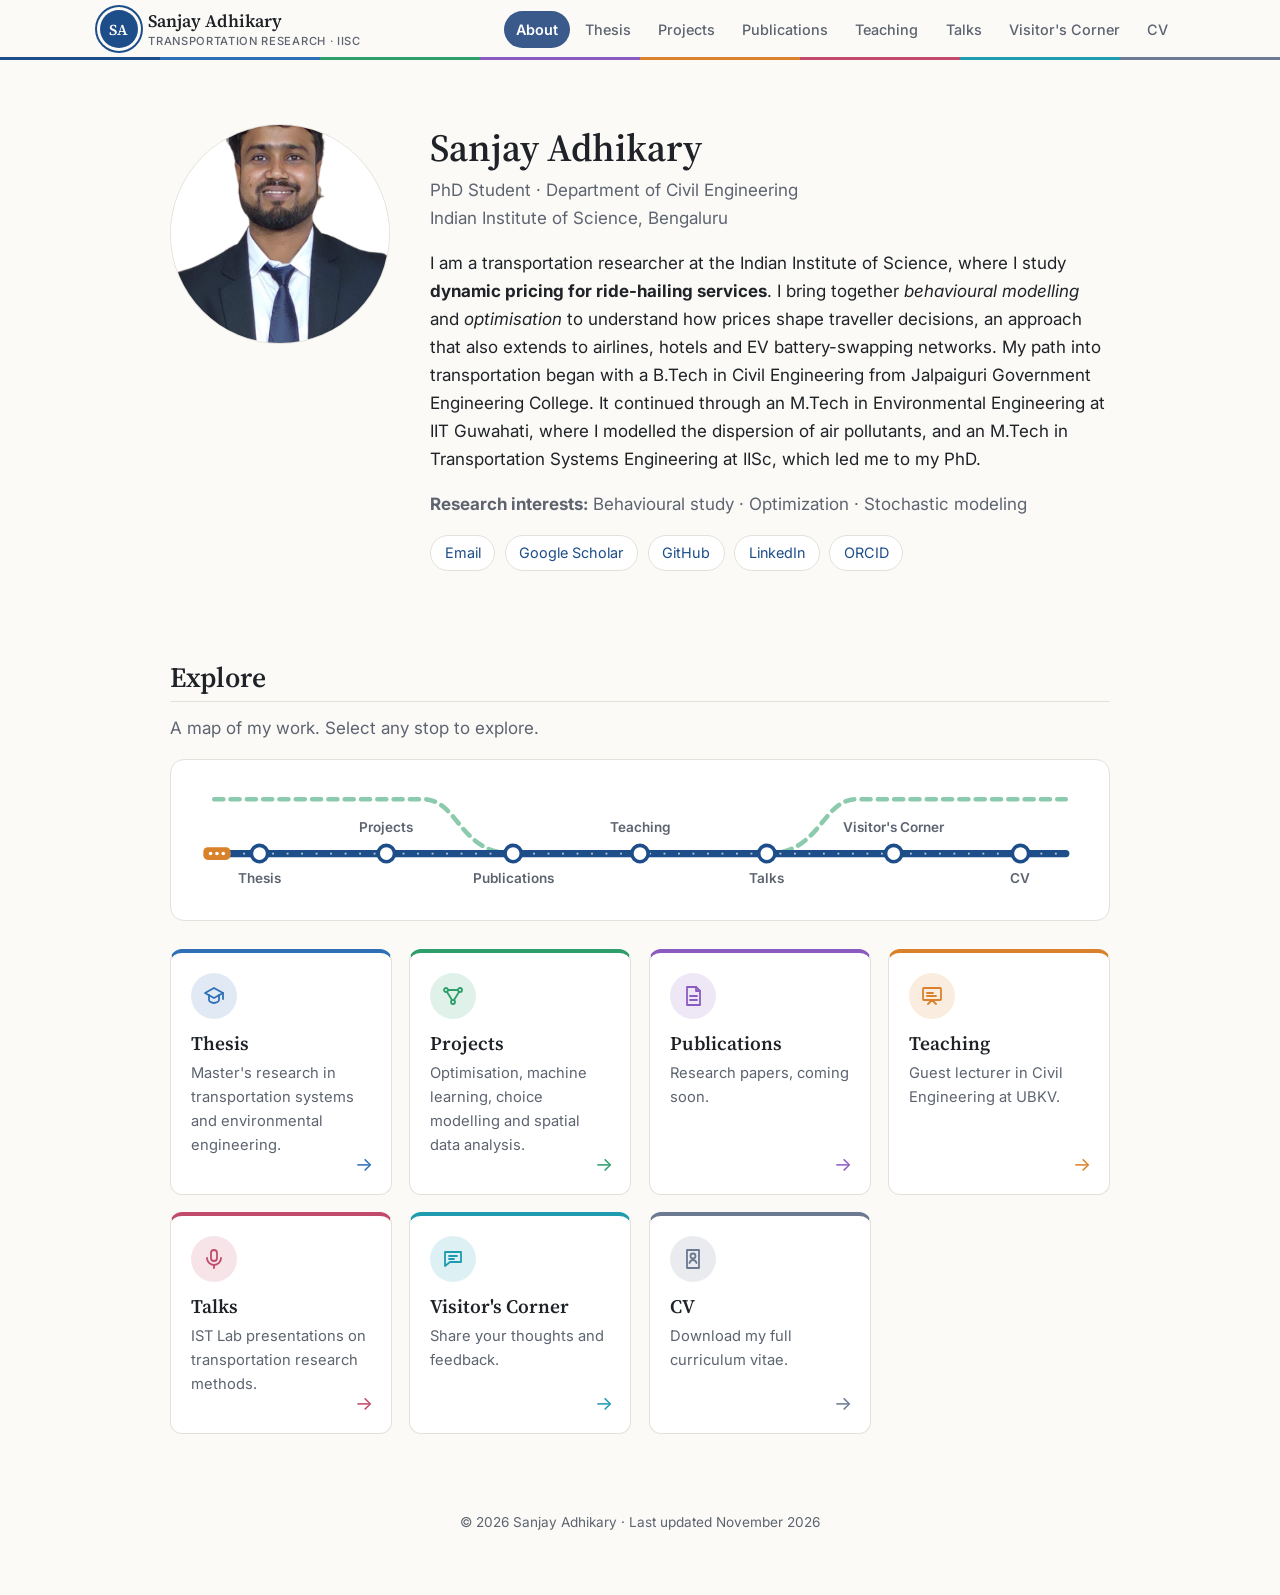
==== commit 2f57660c: "design" ====
--- a/index.html
+++ b/index.html
@@ -21,7 +21,10 @@
 
 <header class="site-header">
   <nav class="nav">
-    <a class="brand" href="index.html">Sanjay Adhikary</a>
+    <a class="brand" href="index.html" aria-label="Sanjay Adhikary, home">
+      <span class="brand-mark" aria-hidden="true">SA</span>
+      <span class="brand-text">Sanjay Adhikary<small>Transportation Research · IISc</small></span>
+    </a>
     <button class="nav-toggle" aria-label="Open menu" aria-expanded="false">&#9776;</button>
     <ul class="nav-links">
       <li><a href="index.html" aria-current="page">About</a></li>
@@ -174,6 +177,10 @@
   });
   links.addEventListener('click', e => { if (e.target.tagName === 'A') links.classList.remove('open'); });
   document.getElementById('year').textContent = new Date().getFullYear();
+  // Add a soft shadow to the top bar once the page is scrolled
+  const header = document.querySelector('.site-header');
+  const onScroll = () => header.classList.toggle('scrolled', window.scrollY > 4);
+  window.addEventListener('scroll', onScroll, { passive: true }); onScroll();
 </script>
 <script>
   // Fade the Explore cards in as they scroll into view (skipped if the visitor prefers reduced motion).
--- a/style.css
+++ b/style.css
@@ -245,7 +245,7 @@
 }
 
 /* Long menu: allow wrapping on mid-size screens */
-@media (min-width: 721px) and (max-width: 1000px) { .nav-links { gap: 1rem; } .nav-links a { font-size: .88rem; } }
+
 
 /* ===== Pop-up video player (thesis demo) ===== */
 button.btn { font: inherit; font-size: .9rem; font-weight: 500; cursor: pointer; }
@@ -259,3 +259,59 @@
 .video-close { background: none; border: 0; color: var(--muted); font-size: 1.6rem; line-height: 1; cursor: pointer; }
 .video-close:hover { color: var(--text); }
 .video-modal video { display: block; width: 100%; aspect-ratio: 16 / 9; background: #000; }
+
+/* ===== Top bar: monogram, colour stripe and colour-coded menu ===== */
+.site-header { transition: box-shadow .25s; }
+.site-header.scrolled { box-shadow: 0 6px 20px rgba(0, 0, 0, .08); }
+/* Thin "metro lines" stripe under the bar, one colour per section */
+.site-header::after {
+  content: ""; position: absolute; left: 0; right: 0; bottom: -1px; height: 3px;
+  background: linear-gradient(90deg,
+    var(--accent) 0 12.5%, #2f6fb5 0 25%, #2e9e6b 0 37.5%, #8a5cc2 0 50%,
+    #d9822b 0 62.5%, #c24a6a 0 75%, #1f9bb0 0 87.5%, #6b7a90 0 100%);
+}
+.nav { max-width: 1120px; padding-top: .65rem; padding-bottom: .65rem; }
+
+/* Brand: roundel-style monogram + name + subtitle */
+.brand { display: flex; align-items: center; gap: .65rem; line-height: 1.15; }
+.brand:hover { text-decoration: none; }
+.brand-mark {
+  display: inline-grid; place-items: center; width: 38px; height: 38px; flex: none; border-radius: 50%;
+  background: var(--accent); color: var(--bg); font: 600 .95rem var(--serif); letter-spacing: .02em;
+  box-shadow: 0 0 0 3px var(--bg), 0 0 0 5px var(--accent); transition: transform .3s;
+}
+.brand:hover .brand-mark { transform: rotate(-10deg) scale(1.05); }
+.brand-text { display: flex; flex-direction: column; font-size: 1.1rem; }
+.brand-text small { font: 500 .7rem var(--sans); color: var(--muted); letter-spacing: .06em; text-transform: uppercase; margin-top: .15rem; }
+
+/* Menu links as pills, each in its section's line colour */
+.nav-links { gap: .2rem; align-items: center; }
+.nav-links li:nth-child(1) a { --c: #3a5a8c; }
+.nav-links li:nth-child(2) a { --c: #2f6fb5; }
+.nav-links li:nth-child(3) a { --c: #2e9e6b; }
+.nav-links li:nth-child(4) a { --c: #8a5cc2; }
+.nav-links li:nth-child(5) a { --c: #d9822b; }
+.nav-links li:nth-child(6) a { --c: #c24a6a; }
+.nav-links li:nth-child(7) a { --c: #1f9bb0; }
+.nav-links li:nth-child(8) a { --c: #6b7a90; }
+.nav-links a {
+  display: block; padding: .4rem .75rem; border-radius: 999px; font-size: .9rem; white-space: nowrap;
+  transition: background .2s, color .2s;
+}
+.nav-links a:hover { color: var(--c); background: color-mix(in srgb, var(--c) 12%, transparent); }
+.nav-links a[aria-current="page"] { color: #fff; background: var(--c); font-weight: 600; }
+
+/* Menu collapses into the ☰ button below 1080px so the pills never get squeezed */
+@media (max-width: 1080px) {
+  .nav { padding-left: 16px; padding-right: 16px; }
+  .nav-toggle { display: block; }
+  .nav-links {
+    display: none; position: absolute; top: 100%; left: 0; right: 0; flex-direction: column; align-items: stretch;
+    gap: 0; padding: .5rem 16px .75rem; background: var(--bg); border-bottom: 1px solid var(--border);
+    box-shadow: 0 10px 20px rgba(0, 0, 0, .08);
+  }
+  .nav-links.open { display: flex; }
+  .nav-links a { border-radius: 8px; padding: .7rem .9rem; border-left: 4px solid var(--c); margin: .15rem 0; font-size: .95rem; }
+}
+@media (max-width: 400px) { .brand-text small { display: none; } }
+@media (prefers-reduced-motion: reduce) { .brand-mark, .nav-links a, .site-header { transition: none; } }
